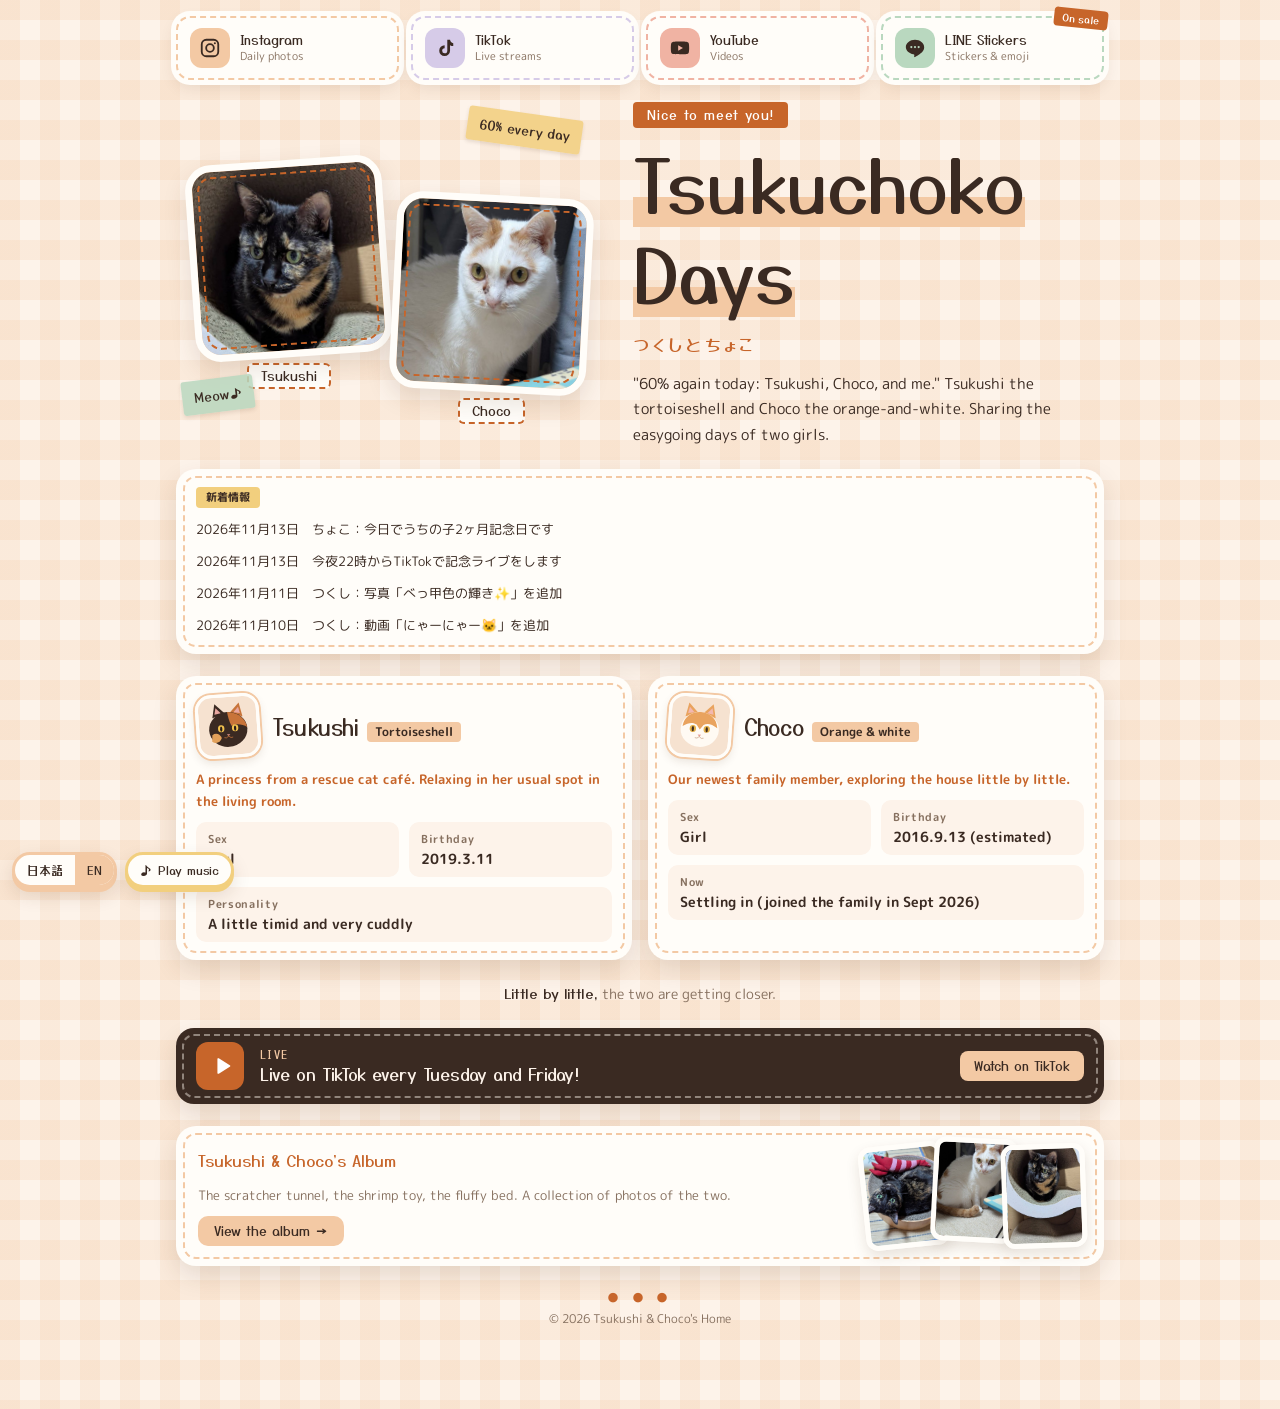
==== index.html @ 8d8d81ef "新着情報の追加行の末尾に付いた余分な「p>」を修正" ====
<!doctype html>
<html lang="ja">
<head>
<meta charset="utf-8">
<meta name="viewport" content="width=device-width, initial-scale=1, viewport-fit=cover">
<meta name="description" content="サビ猫のつくしと白茶猫のちょこ、女の子2匹ののんびりした毎日。Instagram・TikTok・YouTube・LINEスタンプ・写真アルバム。">
<title>つくしとちょこのおうち</title>
<link rel="preconnect" href="https://fonts.googleapis.com">
<link rel="preconnect" href="https://fonts.gstatic.com" crossorigin>
<link rel="stylesheet" href="https://fonts.googleapis.com/css2?family=Yusei+Magic&family=M+PLUS+Rounded+1c:wght@500;700&display=swap">
<link rel="stylesheet" href="style.css">
<style>.news-card{outline:2px dashed var(--accent);outline-offset:-9px;background:var(--card);box-shadow:0 10px 24px var(--shadow);padding:18px 20px}.news-card .kind-chip{border-radius:4px}.news-card p{margin:0}</style>  
</head>
<body>
<main class="wrap" data-page-title="title.index">
  <nav class="links" data-i18n-aria="nav.links" aria-label="つくしとちょこのリンク集">
    <a class="link l-ig" href="https://www.instagram.com/hirotk244056_cat/" target="_blank" rel="noopener">
      <span class="icon"><svg viewBox="0 0 24 24" fill="none" stroke="currentColor" stroke-width="2"><rect x="3" y="3" width="18" height="18" rx="5"/><circle cx="12" cy="12" r="4.2"/><circle cx="17.3" cy="6.7" r="1.1" fill="currentColor" stroke="none"/></svg></span>
      <span class="label"><b>Instagram</b><small data-i18n="link.ig">毎日の2匹</small></span>
    </a>
    <a class="link l-tt" href="https://www.tiktok.com/@rickmomomiketsuku" target="_blank" rel="noopener">
      <span class="icon"><svg viewBox="0 0 24 24" fill="currentColor"><path d="M14.5 3h3c.2 2 1.6 3.6 3.5 3.8v3.1c-1.3 0-2.5-.4-3.5-1v6.1A5.9 5.9 0 1 1 11.6 9v3.2a2.8 2.8 0 1 0 2.9 2.8V3z"/></svg></span>
      <span class="label"><b>TikTok</b><small data-i18n="link.tt">Live配信</small></span>
    </a>
    <a class="link l-yt" href="https://www.youtube.com/@MOMO-rmmt" target="_blank" rel="noopener">
      <span class="icon"><svg viewBox="0 0 24 24" fill="currentColor"><path d="M21.6 7.2a2.6 2.6 0 0 0-1.8-1.8C18.2 5 12 5 12 5s-6.2 0-7.8.4a2.6 2.6 0 0 0-1.8 1.8C2 8.8 2 12 2 12s0 3.2.4 4.8a2.6 2.6 0 0 0 1.8 1.8C5.8 19 12 19 12 19s6.2 0 7.8-.4a2.6 2.6 0 0 0 1.8-1.8c.4-1.6.4-4.8.4-4.8s0-3.2-.4-4.8zM10 15V9l5.2 3L10 15z"/></svg></span>
      <span class="label"><b>YouTube</b><small data-i18n="link.yt">じっくり動画</small></span>
    </a>
    <a class="link l-line" href="stamps.html">
      <span class="badge" data-i18n="badge.sale">販売中</span>
      <span class="icon"><svg viewBox="0 0 24 24" fill="currentColor"><path d="M12 3C6.5 3 2 6.6 2 11c0 3.9 3.5 7.2 8.3 7.9.3.1.8.2.9.5.1.3.1.7 0 1l-.1.9c0 .3-.2 1 .9.5s6.1-3.6 8.3-6.1C21.8 14.1 22 12.6 22 11c0-4.4-4.5-8-10-8z"/><g fill="var(--c)"><circle cx="8" cy="11" r="1.2"/><circle cx="12" cy="11" r="1.2"/><circle cx="16" cy="11" r="1.2"/></g></svg></span>
      <span class="label"><b data-i18n="link.line">LINEスタンプ</b><small data-i18n="link.line.sub">スタンプ・絵文字</small></span>
    </a>
  </nav>

  <section class="hero">
    <div class="duo">
      <div class="cat">
        <div class="frame">
          <img src="images/top-tsukushi.jpg" data-i18n-alt="hero.tsukushi.alt" alt="サビ猫のつくし">
        </div>
        <span class="tag" data-i18n="hero.tsukushi">つくし</span>
      </div>
      <div class="cat">
        <div class="frame">
          <img src="images/top-choco.jpg" data-i18n-alt="hero.choco.alt" alt="白茶猫のちょこ">
        </div>
        <span class="tag" data-i18n="hero.choco">ちょこ</span>
      </div>
      <span class="sticker s1" data-i18n="hero.s1">今日も6割</span>
      <span class="sticker s2" data-i18n="hero.s2">にゃん♪</span>
    </div>
    <div class="intro">
      <span class="hello" data-i18n="hero.hello">はじめまして！</span>
      <h1 data-i18n-html="hero.name">つくちょこ<wbr>日和</h1>
      <p class="en" data-i18n="hero.sub">TSUKUSHI &amp; CHOCO</p>
      <p class="lead" data-i18n="hero.lead">「今日も6割、つくしとちょこと私。」サビ猫のつくしと、白茶猫のちょこ。女の子2匹ののんびりした毎日をお届けします。</p>
    </div>
  </section>

    <section class="pcard news-card" style="border-radius:20px" aria-label="新着情報">
          <span class="kind-chip">新着情報</span>
      <p style="white-space:nowrap;overflow:hidden;text-overflow:ellipsis;font-size:13px">2026年11月13日　ちょこ：今日でうちの子2ヶ月記念日です</p>
      <p style="white-space:nowrap;overflow:hidden;text-overflow:ellipsis;font-size:13px">2026年11月13日　今夜22時からTikTokで記念ライブをします</p>
          <p style="white-space:nowrap;overflow:hidden;text-overflow:ellipsis;font-size:13px"><a href="album.html?no=8" style="color:inherit;text-decoration:none">2026年11月11日　つくし：写真「べっ甲色の輝き✨」を追加</a></p>
          <p style="white-space:nowrap;overflow:hidden;text-overflow:ellipsis;font-size:13px"><a href="album.html?no=7" style="color:inherit;text-decoration:none">2026年11月10日　つくし：動画「にゃーにゃー🐱」を追加</a></p>
          
    </section>
      
  <section class="profiles" aria-label="プロフィール">
    <article class="pcard">
      <div class="phead">
        <span class="face">
    <svg viewBox="0 0 200 200" aria-hidden="true" focusable="false">
      <rect width="200" height="200" fill="#f6e2d0"/>
      <path d="M48 70 L58 22 L92 56 Z" fill="#3b2a22"/>
      <path d="M152 70 L142 22 L108 56 Z" fill="#c8743a"/>
      <path d="M56 58 L61 36 L78 54 Z" fill="#e8a7a0"/>
      <path d="M144 58 L139 36 L122 54 Z" fill="#e8a7a0"/>
      <ellipse cx="100" cy="112" rx="66" ry="60" fill="#3b2a22"/>
      <path d="M100 52 C130 54 160 72 166 108 C150 96 128 92 112 100 C104 84 102 68 100 52 Z" fill="#c8743a"/>
      <path d="M44 128 C56 120 70 124 76 140 C70 156 54 160 42 150 Z" fill="#e3a15a"/>
      <ellipse cx="76" cy="108" rx="11" ry="12" fill="#f2c14e"/>
      <ellipse cx="124" cy="108" rx="11" ry="12" fill="#f2c14e"/>
      <ellipse cx="76" cy="109" rx="4" ry="9" fill="#2a1d17"/>
      <ellipse cx="124" cy="109" rx="4" ry="9" fill="#2a1d17"/>
      <path d="M94 128 L106 128 L100 135 Z" fill="#c9877e"/>
      <path d="M100 135 Q92 144 86 140 M100 135 Q108 144 114 140" stroke="#c8743a" stroke-width="2.5" fill="none" stroke-linecap="round"/>
    </svg>
        </span>
        <h3><span data-i18n="hero.tsukushi">つくし</span><small data-i18n="profile.tsukushi.kind">サビ猫</small></h3>
      </div>
      <p class="say" data-i18n="profile.tsukushi.say">保護猫カフェ出身のお姫さま。リビングの定位置でまったり。</p>
      <dl class="facts">
        <div><dt data-i18n="profile.sex">性別</dt><dd data-i18n="profile.sex.v">女の子</dd></div>
        <div><dt data-i18n="profile.bday">誕生日</dt><dd>2019.3.11</dd></div>
        <div><dt data-i18n="profile.char">性格</dt><dd data-i18n="profile.tsukushi.char">ちょっとビビりで甘えん坊</dd></div>
      </dl>
    </article>
    <article class="pcard">
      <div class="phead">
        <span class="face">
    <svg viewBox="0 0 200 200" aria-hidden="true" focusable="false">
      <rect width="200" height="200" fill="#f6e2d0"/>
      <path d="M48 70 L58 22 L92 56 Z" fill="#e9a35e"/>
      <path d="M152 70 L142 22 L108 56 Z" fill="#e9a35e"/>
      <path d="M56 58 L61 36 L78 54 Z" fill="#f2b8b0"/>
      <path d="M144 58 L139 36 L122 54 Z" fill="#f2b8b0"/>
      <ellipse cx="100" cy="112" rx="66" ry="60" fill="#fffaf3"/>
      <path d="M40 104 C44 70 70 52 100 52 C130 52 156 70 160 104 C140 90 124 88 112 96 L100 112 L88 96 C76 88 60 90 40 104 Z" fill="#e9a35e"/>
      <ellipse cx="76" cy="110" rx="11" ry="12" fill="#e2b04a"/>
      <ellipse cx="124" cy="110" rx="11" ry="12" fill="#e2b04a"/>
      <ellipse cx="76" cy="111" rx="4" ry="9" fill="#3b2a22"/>
      <ellipse cx="124" cy="111" rx="4" ry="9" fill="#3b2a22"/>
      <path d="M94 130 L106 130 L100 137 Z" fill="#e89a92"/>
      <path d="M100 137 Q92 146 86 142 M100 137 Q108 146 114 142" stroke="#c9a68a" stroke-width="2.5" fill="none" stroke-linecap="round"/>
    </svg>
        </span>
        <h3><span data-i18n="hero.choco">ちょこ</span><small data-i18n="profile.choco.kind">白茶猫</small></h3>
      </div>
      <p class="say" data-i18n="profile.choco.say">新しい家族。ケージを出て、おうちを少しずつ探検中。</p>
      <dl class="facts">
        <div><dt data-i18n="profile.sex">性別</dt><dd data-i18n="profile.sex.v">女の子</dd></div>
        <div><dt data-i18n="profile.bday">誕生日</dt><dd data-i18n="profile.bday.choco">2016.9.13（推定）</dd></div>
        <div><dt data-i18n="profile.choco.status">いま</dt><dd data-i18n="profile.choco.status.v">おうち慣れ中（2026年9月に家族になりました）</dd></div>
      </dl>
    </article>
  </section>
  <p class="story" data-i18n-html="story"><b>2匹は少しずつ、少しずつ、</b>距離を縮めています。</p>

  <a class="cm" href="https://www.tiktok.com/@rickmomomiketsuku" target="_blank" rel="noopener">
    <span class="play"><svg viewBox="0 0 24 24" fill="currentColor"><path d="M7 4.5v15a1 1 0 0 0 1.5.9l12-7.5a1 1 0 0 0 0-1.8l-12-7.5A1 1 0 0 0 7 4.5z"/></svg></span>
    <span class="txt"><span class="tag" data-i18n="live.tag">LIVE</span><b data-i18n="live.title">毎週火曜と金曜にTikTokでライブ配信中！</b></span>
    <span class="go" data-i18n="live.go">TikTokで見る</span>
  </a>

  <a class="album-card" href="album.html">
    <div>
      <h2 class="section-title" data-i18n="albumcard.title">つくしとちょこのアルバム</h2>
      <p data-i18n="albumcard.text">2匹の写真と動画を集めていきます。</p>
      <span class="go" data-i18n="albumcard.go">アルバムを見る →</span>
    </div>
    <div class="thumbs" aria-hidden="true">
      <img src="images/tsukushi-shrimp.jpg" alt="">
      <img src="images/choco-sit.jpg" alt="">
      <img src="images/tsukushi-tunnel.jpg" alt="">
    </div>
  </a>

  <footer>
    <div class="paws" aria-hidden="true">● ● ●</div>
    <span data-i18n="footer">© 2026 つくしとちょこのおうち</span>
  </footer>
</main>
<script src="site.js"></script>
<script src="birthday.js"></script>
</body>
</html>
---- style.css ----
/* つくしとちょこのおうち 共通スタイル（リリーのおうちと同じテイスト）
   Layout: 上部にリンク集 → 2匹の丸窓 → 2匹のプロフィール → ライブ配信 → アルバム入口。アルバムは別ページ */
:root {
  --bg: #fdf3ea;          /* ひだまりのアプリコット */
  --dot: #f6e2d0;         /* ギンガムの線・薄い面 */
  --card: #fffdf9;
  --ink: #3a2a22;         /* サビ猫の黒茶 */
  --muted: #86705f;
  --accent: #f3c9a4;      /* サビ猫のオレンジ（淡） */
  --accent-deep: #c7652a; /* サビ猫のオレンジ（濃）・文字用 */
  --honey: #f2cf7e;
  --mint: #b9d8bf;        /* セージ */
  --lilac: #d6cbe8;
  --red: #f0b3a3;         /* YouTube */
  --on-color: #3a2a22;    /* 色面の上の文字・アイコン（両テーマ共通） */
  --shadow: rgba(80, 45, 20, .13);
  --font-pop: "Yusei Magic", "Hiragino Maru Gothic ProN", "Yu Gothic", sans-serif;
  --font-body: "M PLUS Rounded 1c", "Hiragino Maru Gothic ProN", "Yu Gothic", sans-serif;
}
@media (prefers-color-scheme: dark) {
  :root:not([data-theme="light"]) {
    --bg: #241a15; --dot: #2f221b; --card: #33261f; --ink: #fbefe4; --muted: #ccb6a4;
    --accent: #e9b084; --accent-deep: #f2a46a; --honey: #f2cf7e; --mint: #b9d8bf; --lilac: #d6cbe8; --red: #f0b3a3;
    --shadow: rgba(0, 0, 0, .38);
    color-scheme: dark;
  }
}
:root[data-theme="dark"] {
  --bg: #241a15; --dot: #2f221b; --card: #33261f; --ink: #fbefe4; --muted: #ccb6a4;
  --accent: #e9b084; --accent-deep: #f2a46a; --honey: #f2cf7e; --mint: #b9d8bf; --lilac: #d6cbe8; --red: #f0b3a3;
  --shadow: rgba(0, 0, 0, .38);
  color-scheme: dark;
}

* { box-sizing: border-box; }
body {
  margin: 0;
  background-color: var(--bg);
  background-image: radial-gradient(var(--dot) 18%, transparent 19%), radial-gradient(var(--dot) 18%, transparent 19%);
  background-size: 44px 44px;
  background-position: 0 0, 22px 22px;
  color: var(--ink);
  font-family: var(--font-body);
  font-size: 15px;
  line-height: 1.7;
}
img { max-width: 100%; }
.wrap {
  max-width: 960px;
  margin: 0 auto;
  padding-inline: 16px;
  padding-block: 16px 28px;
  display: grid;
  gap: 22px;
}

/* ---------- Links (top) ---------- */
.links {
  display: grid;
  grid-template-columns: repeat(4, minmax(0, 1fr));
  gap: 12px;
}
.link {
  --c: var(--accent);
  position: relative;
  display: flex;
  align-items: center;
  gap: 10px;
  padding: 10px 12px;
  background: var(--card);
  border-radius: 20px;
  border: 3px solid var(--c);
  box-shadow: 0 5px 0 var(--c);
  color: var(--ink);
  text-decoration: none;
  transition: transform .18s ease, box-shadow .18s ease;
  min-width: 0;
}
.link:hover { transform: translateY(-3px) rotate(-1.5deg); box-shadow: 0 8px 0 var(--c); }
.link:active { transform: translateY(3px); box-shadow: 0 2px 0 var(--c); }
.link:focus-visible { outline: 3px dashed var(--ink); outline-offset: 4px; }
.link .icon {
  flex: none;
  width: 40px; height: 40px;
  border-radius: 50%;
  display: grid; place-items: center;
  background: var(--c);
  color: var(--on-color);
}
.link .icon svg { width: 22px; height: 22px; }
.link .label { display: grid; min-width: 0; line-height: 1.3; }
.link b { font-family: var(--font-pop); font-weight: 400; font-size: 13px; overflow-wrap: anywhere; }
.link small { font-size: 11px; color: var(--muted); }
.link .badge {
  position: absolute; top: -9px; right: -6px;
  font-family: var(--font-pop); font-size: 10px;
  background: var(--ink); color: var(--bg);
  border-radius: 999px; padding: 1px 8px;
  transform: rotate(10deg);
}
.l-ig { --c: var(--accent); }
.l-tt { --c: var(--lilac); }
.l-yt { --c: var(--red); }
.l-line { --c: var(--mint); }

/* ---------- Hero ---------- */
.hero {
  display: grid;
  grid-template-columns: minmax(0, 1fr) minmax(0, 1.1fr);
  align-items: center;
  gap: 28px;
}
.photo { position: relative; width: min(100%, 380px); justify-self: center; }
.photo .frame {
  aspect-ratio: 1 / 1;
  max-width: 100%;
  border-radius: 58% 42% 47% 53% / 52% 46% 54% 48%;
  overflow: hidden;
  border: 7px solid var(--card);
  box-shadow: 0 0 0 4px var(--accent), 0 14px 30px var(--shadow);
  animation: blob 9s ease-in-out infinite;
}
.photo .frame img { width: 100%; height: 100%; object-fit: cover; object-position: 38% 40%; display: block; }
@keyframes blob { 50% { border-radius: 45% 55% 52% 48% / 46% 54% 46% 54%; } }
.sticker {
  position: absolute;
  font-family: var(--font-pop);
  font-size: 13px;
  padding: 6px 12px;
  border-radius: 999px;
  background: var(--honey);
  color: var(--on-color);
  box-shadow: 0 4px 0 rgba(80, 45, 20, .15);
  white-space: nowrap;
}
.sticker.s1 { top: 6%; right: -4%; transform: rotate(8deg); }
.sticker.s2 { bottom: 8%; left: -4%; transform: rotate(-7deg); background: var(--mint); }

.intro { min-width: 0; }
.hello {
  display: inline-block;
  font-family: var(--font-pop);
  font-size: 13px;
  letter-spacing: .08em;
  color: var(--accent-deep);
  background: var(--card);
  border: 2px dashed var(--accent);
  border-radius: 999px;
  padding: 2px 14px;
}
h1 {
  margin: 8px 0 4px;
  font-family: var(--font-pop);
  font-weight: 400;
  font-size: clamp(48px, 9vw, 84px);
  line-height: 1.05;
  letter-spacing: .02em;
  text-wrap: balance;
  text-shadow: 3px 3px 0 var(--dot), 6px 6px 0 var(--accent);
}
.en { font-family: var(--font-pop); font-size: 18px; color: var(--muted); letter-spacing: .25em; margin: 0; }
.lead { margin: 12px 0 0; max-width: 34em; }

/* ---------- Profile ---------- */
.profile {
  display: grid;
  grid-template-columns: minmax(0, 0.9fr) minmax(0, 2fr);
  gap: 20px;
  align-items: center;
  background: var(--card);
  border-radius: 32px;
  padding: 22px;
  box-shadow: 0 10px 24px var(--shadow);
}
.bubble {
  position: relative;
  margin: 0;
  background: var(--accent);
  color: var(--on-color);
  font-family: var(--font-pop);
  font-size: 16px;
  line-height: 1.6;
  padding: 16px 18px;
  border-radius: 24px;
  text-wrap: balance;
}
.bubble::after {
  content: "";
  position: absolute;
  bottom: -14px; left: 28px;
  border: 8px solid transparent;
  border-top: 10px solid var(--accent);
  border-right: 10px solid var(--accent);
}
.bubble small { display: block; font-family: var(--font-body); font-weight: 700; font-size: 12px; margin-top: 6px; }
.section-title { font-family: var(--font-pop); font-weight: 400; font-size: 16px; margin: 0 0 10px; color: var(--accent-deep); }
.facts { display: grid; grid-template-columns: repeat(5, minmax(0, 1fr)); gap: 10px; margin: 0; }
.facts div { background: var(--bg); border-radius: 16px; padding: 8px 12px; min-width: 0; }
.facts dt { font-size: 11px; color: var(--muted); font-weight: 700; letter-spacing: .06em; }
.facts dd { margin: 0; font-weight: 700; font-size: 14px; line-height: 1.45; font-variant-numeric: tabular-nums; }

/* ---------- CM banner ---------- */
.cm {
  display: flex;
  align-items: center;
  gap: 16px;
  padding: 14px 20px;
  background: var(--card);
  border: 3px solid var(--ink);
  border-radius: 999px;
  box-shadow: 0 6px 0 var(--ink);
  color: var(--ink);
  text-decoration: none;
  transition: transform .18s ease, box-shadow .18s ease;
}
.cm:hover { transform: translateY(-3px); box-shadow: 0 9px 0 var(--ink); }
.cm:active { transform: translateY(3px); box-shadow: 0 2px 0 var(--ink); }
.cm:focus-visible { outline: 3px dashed var(--accent-deep); outline-offset: 4px; }
.cm .play { flex: none; width: 48px; height: 48px; border-radius: 50%; display: grid; place-items: center; background: var(--accent); color: var(--on-color); }
.cm .play svg { width: 22px; height: 22px; margin-left: 3px; }
.cm .txt { min-width: 0; flex: 1; display: grid; line-height: 1.4; }
.cm .tag { font-family: var(--font-pop); font-size: 11px; color: var(--accent-deep); letter-spacing: .12em; }
.cm b { font-family: var(--font-pop); font-weight: 400; font-size: 17px; }
.cm .go { flex: none; font-family: var(--font-pop); font-size: 13px; background: var(--honey); color: var(--on-color); border-radius: 999px; padding: 4px 14px; }

/* ---------- Album teaser (top) ---------- */
.album-card {
  display: grid;
  grid-template-columns: minmax(0, 1fr) auto;
  align-items: center;
  gap: 20px;
  padding: 18px 22px;
  background: var(--card);
  border-radius: 32px;
  box-shadow: 0 10px 24px var(--shadow);
  color: var(--ink);
  text-decoration: none;
  transition: transform .2s ease;
}
.album-card:hover { transform: translateY(-3px); }
.album-card:focus-visible { outline: 3px dashed var(--accent-deep); outline-offset: 4px; }
.album-card p { margin: 0; color: var(--muted); font-size: 13px; }
.album-card .go { display: inline-block; margin-top: 10px; font-family: var(--font-pop); font-size: 13px; background: var(--accent); color: var(--on-color); border-radius: 999px; padding: 4px 16px; }
.thumbs { display: flex; padding-right: 10px; }
.thumbs img {
  width: 84px; height: 104px; object-fit: cover;
  border: 5px solid var(--card); border-radius: 6px;
  box-shadow: 0 6px 14px var(--shadow);
  margin-right: -14px;
}
.thumbs img:nth-child(1) { transform: rotate(-6deg); }
.thumbs img:nth-child(2) { transform: rotate(3deg) translateY(-6px); }
.thumbs img:nth-child(3) { transform: rotate(-2deg); }

/* ---------- Album page ---------- */
.album-head { display: flex; flex-wrap: wrap; align-items: center; justify-content: space-between; gap: 12px; }
.back {
  display: inline-flex; align-items: center; gap: 6px;
  font-family: var(--font-pop); font-size: 13px;
  color: var(--ink); text-decoration: none;
  background: var(--card); border: 3px solid var(--accent); box-shadow: 0 4px 0 var(--accent);
  border-radius: 999px; padding: 4px 14px;
}
.back:focus-visible { outline: 3px dashed var(--ink); outline-offset: 3px; }
.album-title { margin: 0; font-family: var(--font-pop); font-weight: 400; font-size: clamp(26px, 5vw, 38px); text-shadow: 3px 3px 0 var(--accent); }

/* 見開きアルバム */
.book {
  position: relative;
  display: grid;
  grid-template-columns: minmax(0, 1fr) minmax(0, 1fr);
  background: var(--accent);
  border-radius: 20px;
  padding: 12px;
  box-shadow: 0 14px 30px var(--shadow), inset 0 0 0 2px var(--card);
}
.book::before {
  content: "";
  position: absolute; top: 12px; bottom: 12px; left: 50%;
  width: 34px; transform: translateX(-50%);
  background: linear-gradient(90deg, transparent, var(--shadow) 45%, var(--shadow) 55%, transparent);
  pointer-events: none; z-index: 1;
}
.page {
  min-width: 0;
  background-color: var(--card);
  padding: 22px;
  min-height: 380px;
  display: grid;
}
.page.left { border-radius: 10px 4px 4px 10px; place-items: center; }
.page.right {
  border-radius: 4px 10px 10px 4px;
  background-image: repeating-linear-gradient(transparent 0 31px, var(--dot) 31px 33px);
  align-content: center; gap: 12px; padding-inline: 32px;
}
.snap {
  position: relative;
  max-width: 100%;
  background: var(--card);
  padding: 8px 8px 8px;
  border-radius: 4px;
  box-shadow: 0 8px 20px var(--shadow);
  transform: rotate(-2deg);
}
.snap::before, .snap::after {
  content: "";
  position: absolute; width: 70px; height: 22px;
  background: var(--accent); opacity: .85;
  box-shadow: 0 1px 2px var(--shadow);
}
.snap::before { top: -10px; left: -18px; transform: rotate(-35deg); }
.snap::after { bottom: -10px; right: -18px; transform: rotate(-35deg); }
.snap img, .snap video { display: block; max-width: 100%; max-height: 380px; width: auto; height: auto; border-radius: 2px; }
.page-no { font-family: var(--font-pop); font-size: 12px; letter-spacing: .15em; color: var(--accent-deep); font-variant-numeric: tabular-nums; }
.book-cap { margin: 0; font-family: var(--font-pop); font-weight: 400; font-size: clamp(22px, 3.4vw, 32px); line-height: 1.35; text-wrap: balance; }
.book-note { margin: 0; color: var(--muted); line-height: 33px; }
.kind-chip { justify-self: start; font-size: 11px; font-weight: 700; border-radius: 999px; padding: 1px 10px; background: var(--honey); color: var(--on-color); }
.book-nav { display: flex; gap: 8px; margin-top: 6px; }
.book-nav button {
  font: inherit; font-family: var(--font-pop); font-size: 13px;
  background: var(--card); color: var(--ink);
  border: 3px solid var(--accent); box-shadow: 0 4px 0 var(--accent);
  border-radius: 999px; padding: 3px 16px; cursor: pointer;
}
.book-nav button:active { transform: translateY(3px); box-shadow: 0 1px 0 var(--accent); }
.book-nav button:focus-visible { outline: 3px dashed var(--ink); outline-offset: 2px; }

/* 一覧 */
.shelf { display: grid; gap: 10px; }
.shelf-head { display: flex; flex-wrap: wrap; align-items: center; justify-content: space-between; gap: 10px; }
.shelf-head h2 { margin: 0; font-family: var(--font-pop); font-weight: 400; font-size: 16px; }
.tabs { display: flex; flex-wrap: wrap; gap: 8px; }
.tabs button {
  font: inherit; font-family: var(--font-pop); font-size: 12px;
  color: var(--ink); background: var(--card);
  border: 2px solid var(--accent); border-radius: 999px;
  padding: 2px 12px; cursor: pointer;
}
.tabs button[aria-pressed="true"] { background: var(--accent); color: var(--on-color); }
.tabs button:focus-visible { outline: 3px dashed var(--ink); outline-offset: 2px; }
.tabs .count { font-family: var(--font-body); font-weight: 700; font-size: 11px; margin-left: 4px; opacity: .75; }
.strip {
  display: grid;
  grid-template-columns: repeat(auto-fill, minmax(68px, 1fr));
  gap: 8px;
  background: var(--card);
  border-radius: 18px;
  padding: 12px;
  box-shadow: 0 8px 18px var(--shadow);
}
.strip button {
  position: relative;
  padding: 0; border: 3px solid transparent; border-radius: 12px;
  background: var(--bg); cursor: pointer; overflow: hidden;
  aspect-ratio: 1 / 1;
}
.strip button img, .strip button video { width: 100%; height: 100%; object-fit: cover; display: block; }
.strip button[aria-current="true"] { border-color: var(--accent-deep); }
.strip button:not([aria-current="true"]) img { opacity: .8; }
.strip button:hover img { opacity: 1; }
.strip button:focus-visible { outline: 3px dashed var(--ink); outline-offset: 2px; }
.strip .vmark { position: absolute; right: 3px; bottom: 3px; font-size: 10px; background: var(--accent); color: var(--on-color); border-radius: 999px; padding: 0 6px; }
.empty { text-align: center; color: var(--muted); padding: 20px 0; margin: 0; grid-column: 1 / -1; }

/* ---------- Stamps page ---------- */
.lead-small { margin: 0; color: var(--muted); font-size: 13px; }
.cat { display: grid; gap: 12px; }
.cat-head { display: flex; align-items: center; gap: 10px; margin: 0; font-family: var(--font-pop); font-weight: 400; font-size: 18px; }
.cat-head .num { font-family: var(--font-body); font-weight: 700; font-size: 12px; color: var(--muted); }
.cat-head::after { content: ""; flex: 1; border-top: 3px dotted var(--accent); }
.packs { display: grid; grid-template-columns: repeat(auto-fill, minmax(min(100%, 300px), 1fr)); gap: 14px; }
.pack {
  display: grid;
  grid-template-rows: auto 1fr auto;
  gap: 10px;
  background: var(--card);
  border-radius: 26px;
  padding: 16px;
  box-shadow: 0 10px 24px var(--shadow);
  min-width: 0;
}
.pack .preview {
  display: grid; grid-template-columns: repeat(8, minmax(0, 1fr)); gap: 4px;
  background: var(--bg); border-radius: 14px; padding: 8px;
}
.pack .preview img { width: 100%; aspect-ratio: 1 / 1; object-fit: contain; display: block; }
.pack .preview .ph {
  grid-column: 1 / -1; aspect-ratio: 4 / 1;
  display: grid; place-items: center;
  font-family: var(--font-pop); font-size: 12px; color: var(--muted);
}
.pack h3 { margin: 0; font-family: var(--font-pop); font-weight: 400; font-size: 16px; line-height: 1.4; }
.pack .meta { display: flex; flex-wrap: wrap; gap: 6px; margin-top: 4px; }
.pack .chip { font-size: 11px; font-weight: 700; border-radius: 999px; padding: 1px 10px; background: var(--bg); color: var(--muted); }
.pack .chip.kind { background: var(--mint); color: var(--on-color); }
.pack.k-emoji .chip.kind { background: var(--honey); }
.pack p { margin: 6px 0 0; font-size: 13px; color: var(--muted); }
.pack .buy {
  justify-self: start;
  font-family: var(--font-pop); font-size: 13px;
  background: var(--mint); color: var(--on-color);
  border-radius: 999px; padding: 5px 16px;
  text-decoration: none;
  box-shadow: 0 4px 0 rgba(80, 45, 20, .15);
}
.pack.k-emoji .buy { background: var(--honey); }
.pack .buy:focus-visible { outline: 3px dashed var(--ink); outline-offset: 3px; }

footer { text-align: center; font-size: 12px; color: var(--muted); }
footer .paws { color: var(--accent-deep); letter-spacing: .4em; }

/* ---------- Responsive ---------- */
/* ---------- 2匹の丸窓（トップ） ---------- */
.duo { position: relative; display: grid; grid-template-columns: 1fr 1fr; gap: 6px; align-items: center; justify-self: center; width: min(100%, 400px); }
.duo .cat { display: grid; justify-items: center; gap: 6px; }
.duo .cat:nth-child(2) { margin-top: 70px; }
.duo .frame {
  width: 100%; aspect-ratio: 1 / 1; max-width: 100%;
  border-radius: 58% 42% 47% 53% / 52% 46% 54% 48%;
  overflow: hidden;
  border: 6px solid var(--card);
  box-shadow: 0 0 0 4px var(--accent), 0 12px 26px var(--shadow);
  background: var(--accent);
  animation: blob 9s ease-in-out infinite;
}
.duo .cat:nth-child(2) .frame { animation-delay: -4s; }
.duo .frame img, .duo .frame svg { width: 100%; height: 100%; object-fit: cover; display: block; }
.duo .tag { font-family: var(--font-pop); font-size: 13px; background: var(--card); border: 2px solid var(--accent); border-radius: 999px; padding: 0 12px; }
.duo .sticker.s1 { top: -4%; right: 2%; }
.duo .sticker.s2 { bottom: 4%; left: -2%; }

/* ---------- 2匹のプロフィール ---------- */
.profiles { display: grid; grid-template-columns: repeat(2, minmax(0, 1fr)); gap: 16px; }
.pcard {
  background: var(--card);
  border-radius: 28px;
  padding: 18px 20px;
  box-shadow: 0 10px 24px var(--shadow);
  display: grid; gap: 10px; align-content: start;
  min-width: 0;
}
.pcard h3 { margin: 0; display: flex; align-items: baseline; gap: 8px; font-family: var(--font-pop); font-weight: 400; font-size: 22px; }
.pcard h3 small { font-family: var(--font-body); font-weight: 700; font-size: 12px; color: var(--muted); }
.pcard .facts { grid-template-columns: repeat(2, minmax(0, 1fr)); }
.pcard .facts div:last-child { grid-column: 1 / -1; }
.pcard .say { margin: 0; font-size: 13px; color: var(--accent-deep); font-weight: 700; }
.story { margin: 0; text-align: center; font-size: 14px; color: var(--muted); }
.story b { font-family: var(--font-pop); font-weight: 400; color: var(--ink); }
.album-card .thumbs .ph { width: 84px; height: 104px; border: 5px solid var(--card); border-radius: 6px; background: var(--accent); box-shadow: 0 6px 14px var(--shadow); margin-right: -14px; display: grid; place-items: center; font-size: 26px; }
.album-card .thumbs .ph:nth-child(1) { transform: rotate(-6deg); }
.album-card .thumbs .ph:nth-child(2) { transform: rotate(3deg) translateY(-6px); }
.album-card .thumbs .ph:nth-child(3) { transform: rotate(-2deg); }
.book-empty { margin: 0; text-align: center; color: var(--muted); font-family: var(--font-pop); font-size: 15px; line-height: 1.8; }

/* =====================================================================
   テイスト：ひだまりのパッチワーク
   リリーのおうちと同じ骨組みのまま、見た目だけを変えるための上書き。
   ・背景は水玉ではなくギンガムチェック
   ・カードやボタンは「ぬい目（点線）」のあるワッペン風
   ・写真は丸ではなく、少し傾けた角丸の四角
   ・見出しは手書き風の書体＋マーカー線
   ===================================================================== */
body {
  background-image:
    linear-gradient(90deg, color-mix(in srgb, var(--accent) 22%, transparent) 50%, transparent 50%),
    linear-gradient(color-mix(in srgb, var(--accent) 22%, transparent) 50%, transparent 50%);
  background-size: 40px 40px;
  background-position: 0 0;
}

/* リンク集：ぬい目つきのワッペン */
.link {
  border: 2px dashed var(--c);
  border-radius: 14px;
  box-shadow: 0 0 0 5px var(--card), 0 6px 16px var(--shadow);
}
.link:hover { transform: translateY(-3px); box-shadow: 0 0 0 5px var(--card), 0 10px 20px var(--shadow); }
.link:active { transform: translateY(1px); box-shadow: 0 0 0 5px var(--card), 0 3px 8px var(--shadow); }
.link .icon { border-radius: 12px; }
.link .badge { border-radius: 4px; transform: rotate(6deg); background: var(--accent-deep); color: #fff; }

/* 2匹の写真：傾けた角丸の四角＋ぬい目 */
.duo .frame {
  border-radius: 26px;
  animation: none;
  border: 7px solid var(--card);
  box-shadow: 0 10px 24px var(--shadow);
  outline: 2px dashed var(--accent-deep);
  outline-offset: -14px;
}
.duo .cat:nth-child(1) .frame { transform: rotate(-4deg); }
.duo .cat:nth-child(2) .frame { transform: rotate(3deg); }
.duo .tag { border-radius: 6px; border-style: dashed; border-color: var(--accent-deep); }

/* ステッカーはマスキングテープ風 */
.sticker {
  border-radius: 3px;
  background: color-mix(in srgb, var(--honey) 85%, transparent);
  box-shadow: 0 2px 4px var(--shadow);
  font-family: var(--font-pop);
}
.sticker.s2 { background: color-mix(in srgb, var(--mint) 85%, transparent); }

/* 見出し：手書き風＋マーカー */
.hello {
  display: block;
  width: fit-content;
  margin-bottom: 10px;
  border: none;
  border-radius: 4px;
  background: var(--accent-deep);
  color: #fff;
}
h1 {
  text-shadow: none;
  display: inline;
  background: linear-gradient(transparent 64%, var(--accent) 64%, var(--accent) 92%, transparent 92%);
  -webkit-box-decoration-break: clone;
  box-decoration-break: clone;
  line-height: 1.25;
  word-break: keep-all;
  font-size: clamp(42px, 7.5vw, 72px);
}
.intro h1 + .en { margin-top: 10px; }
.en { letter-spacing: .18em; color: var(--accent-deep); }

/* プロフィール・アルバム入口・スタンプ：ワッペン風のカード */
.pcard, .album-card, .pack, .strip {
  border-radius: 20px;
  outline: 2px dashed var(--accent);
  outline-offset: -9px;
}
.pcard h3 { font-family: var(--font-pop); }
.pcard h3 small { background: var(--accent); color: var(--on-color); border-radius: 4px; padding: 0 8px; }
.facts div { border-radius: 10px; }
.section-title, .cat-head { color: var(--accent-deep); }
.cat-head::after { border-top-style: dashed; border-top-color: var(--accent); }

/* ライブ配信：黒茶の帯 */
.cm {
  background: var(--ink);
  color: var(--bg);
  border: none;
  border-radius: 18px;
  box-shadow: 0 10px 22px var(--shadow);
  outline: 2px dashed color-mix(in srgb, var(--bg) 45%, transparent);
  outline-offset: -8px;
}
.cm:hover { box-shadow: 0 14px 26px var(--shadow); }
.cm:active { box-shadow: 0 4px 10px var(--shadow); }
.cm .play { background: var(--accent-deep); color: #fff; border-radius: 12px; }
.cm .tag { color: var(--accent); }
.cm .go { background: var(--accent); border-radius: 8px; }

/* ボタン類：角丸の四角に */
.album-card .go, .pack .buy, .back, .book-nav button, .tabs button { border-radius: 10px; }
.back, .book-nav button { border-width: 2px; border-style: dashed; box-shadow: 0 4px 10px var(--shadow); }
.book-nav button:active { box-shadow: 0 1px 4px var(--shadow); }
.album-card .thumbs img, .album-card .thumbs .ph { border-radius: 12px; }
.album-title { text-shadow: none; background: linear-gradient(transparent 64%, var(--accent) 64%, var(--accent) 92%, transparent 92%); }
.strip button { border-radius: 10px; }

/* 見開きアルバム：表紙をオレンジに */
.book { background: var(--accent-deep); box-shadow: 0 14px 30px var(--shadow); }

/* 左下のツール */
.tools .seg, .tools .bgm { border-radius: 12px; border-style: dashed; border-width: 2px; box-shadow: 0 0 0 4px var(--card), 0 8px 18px var(--shadow); }
.tools .seg { border-color: var(--accent-deep); }
.tools .seg button[aria-pressed="true"] { background: var(--accent-deep); color: #fff; }
.tools .bgm { border-color: var(--accent-deep); }
.tools .bgm[aria-pressed="true"] { background: var(--accent); }

footer .paws { color: var(--accent-deep); }

/* 猫紹介カードの見出し（イラストのアイコンつき） */
.phead { display: flex; align-items: center; gap: 12px; }
.phead .face {
  flex: none; width: 64px; height: 64px;
  border-radius: 16px; overflow: hidden;
  border: 3px solid var(--card);
  box-shadow: 0 0 0 2px var(--accent), 0 4px 10px var(--shadow);
  transform: rotate(-4deg);
}
.pcard:nth-child(2) .phead .face { transform: rotate(4deg); }
.phead .face svg { width: 100%; height: 100%; display: block; }

/* =====================================================================
   アルバム：ひだまりの物干し
   リリーのおうちの「見開きアルバム」とは別の見せ方。
   ・上：濃い茶色のフェルトボードに、えらんだ写真をクリップでつるし、横にメモを貼る
   ・下：物干しロープにつるした小さなポラロイドの一覧（横にスクロール）
   ===================================================================== */
.board {
  position: relative;
  display: grid;
  grid-template-columns: minmax(0, 1.15fr) minmax(0, 1fr);
  gap: 32px;
  align-items: center;
  background: #3a2a22;
  border-radius: 24px;
  padding: 56px 36px 36px;
  box-shadow: 0 14px 30px var(--shadow);
  outline: 2px dashed rgba(253, 243, 234, .35);
  outline-offset: -10px;
}
.board::before {
  content: "";
  position: absolute; top: 30px; left: 28px; right: 28px;
  border-top: 3px dotted #f3c9a4;
}
/* ボタン｜写真｜ボタン の3列。ボタンは写真に重ならない */
.stage { display: grid; grid-template-columns: auto minmax(0, max-content) auto; justify-content: center; align-items: center; gap: 26px; width: 100%; }
.hang { position: relative; grid-column: 2; grid-row: 1; min-width: 0; transform-origin: top center; animation: sway 7s ease-in-out infinite; }
.nav-btn {
  position: relative; z-index: 3; grid-row: 1;
  width: 46px; height: 46px;
  display: grid; place-items: center;
  border: none; border-radius: 50%;
  background: rgba(255, 253, 249, .94); color: #3a2a22;
  font-family: var(--font-body); font-size: 28px; line-height: 1; font-weight: 700;
  box-shadow: 0 4px 12px rgba(0, 0, 0, .35);
  cursor: pointer;
}
.nav-btn:hover { background: #f3c9a4; }
.nav-btn:active { transform: scale(.94); }
.nav-btn:focus-visible { outline: 3px dashed #f3c9a4; outline-offset: 3px; }
.nav-prev { grid-column: 1; }
.nav-next { grid-column: 3; }
@keyframes sway { 0%, 100% { transform: rotate(-1.2deg); } 50% { transform: rotate(1deg); } }
.clip {
  position: absolute; top: -34px; left: 50%; z-index: 2;
  width: 16px; height: 44px; transform: translateX(-50%);
  background: #f2cf7e; border-radius: 4px;
  box-shadow: 0 3px 6px rgba(0, 0, 0, .35), inset 0 -10px 0 rgba(0, 0, 0, .08);
}
.board .snap {
  margin: 0;
  background: #fffdf9;
  padding: 10px;
  border-radius: 3px;
  box-shadow: 0 16px 30px rgba(0, 0, 0, .4);
}
.board .snap::before, .board .snap::after { content: none; }
.board .snap img, .board .snap video { display: block; max-width: 100%; max-height: 430px; width: auto; height: auto; border-radius: 2px; }
.board .book-empty { color: #3a2a22; padding: 60px 30px; }

.memo {
  position: relative;
  display: grid; gap: 10px; align-content: start;
  background-color: var(--card);
  background-image: repeating-linear-gradient(transparent 0 31px, var(--dot) 31px 33px);
  border-radius: 6px;
  padding: 30px 26px 24px;
  transform: rotate(1.5deg);
  box-shadow: 0 10px 22px rgba(0, 0, 0, .3);
}
.memo::before {
  content: "";
  position: absolute; top: -12px; left: 50%;
  width: 96px; height: 24px;
  transform: translateX(-50%) rotate(-3deg);
  background: color-mix(in srgb, var(--accent) 85%, transparent);
  box-shadow: 0 1px 3px var(--shadow);
}

/* 物干しロープの一覧 */
.line {
  background: var(--card);
  border-radius: 20px;
  padding: 18px 16px 20px;
  outline: 2px dashed var(--accent);
  outline-offset: -9px;
  overflow-x: auto;
  box-shadow: 0 8px 18px var(--shadow);
}
.strip.clothes {
  position: relative;
  display: flex; gap: 22px;
  width: max-content; min-width: 100%;
  padding: 26px 14px 10px;
  background: none; box-shadow: none; outline: none; border-radius: 0;
}
.strip.clothes::before {
  content: "";
  position: absolute; top: 12px; left: 0; right: 0;
  border-top: 3px dotted var(--accent-deep);
}
.strip.clothes button {
  position: relative; flex: none;
  width: 104px; aspect-ratio: auto; overflow: visible;
  padding: 6px 6px 0; border: none; border-radius: 3px;
  background: #fffdf9;
  box-shadow: 0 6px 14px var(--shadow);
  transform-origin: top center;
  transition: transform .2s ease, box-shadow .2s ease;
}
.strip.clothes button:nth-child(odd) { transform: rotate(-4deg); }
.strip.clothes button:nth-child(even) { transform: rotate(3deg); }
.strip.clothes button::before {
  content: "";
  position: absolute; top: -18px; left: 50%;
  width: 9px; height: 24px; transform: translateX(-50%);
  background: #f2cf7e; border-radius: 2px;
  box-shadow: 0 2px 3px rgba(0, 0, 0, .25);
}
.strip.clothes button img, .strip.clothes button video { width: 100%; height: auto; aspect-ratio: 1 / 1; object-fit: cover; border-radius: 2px; opacity: 1; }
.strip.clothes button .cap {
  display: block;
  font-family: var(--font-pop); font-size: 11px; color: #3a2a22;
  text-align: center; padding: 5px 2px 7px;
  white-space: nowrap; overflow: hidden; text-overflow: ellipsis;
}
.strip.clothes button:hover { transform: rotate(0) translateY(4px); }
.strip.clothes button[aria-current="true"] {
  transform: rotate(0) translateY(8px) scale(1.06);
  box-shadow: 0 0 0 3px var(--accent-deep), 0 10px 18px var(--shadow);
}
.strip.clothes button:focus-visible { outline: 3px dashed var(--ink); outline-offset: 4px; }
.strip.clothes .empty { width: 100%; }

@media (max-width: 760px) {
  .links { gap: 8px; }
  .link { flex-direction: column; text-align: center; gap: 4px; padding: 8px 4px; border-radius: 16px; }
  .link .icon { width: 36px; height: 36px; }
  .link .icon svg { width: 20px; height: 20px; }
  .link b { font-size: 10px; }
  .link small { display: none; }
  .hero { grid-template-columns: 1fr; gap: 18px; text-align: center; }
  .photo { width: min(78%, 320px); }
  .lead { margin-inline: auto; }
  .hello { margin-inline: auto; }
  .profile { grid-template-columns: 1fr; padding: 18px 16px; gap: 22px; }
  .facts { grid-template-columns: repeat(2, minmax(0, 1fr)); }
  .facts div:last-child { grid-column: 1 / -1; }
  .profiles { grid-template-columns: 1fr; }
  .board { grid-template-columns: 1fr; gap: 18px; padding: 46px 10px 18px; }
  .board::before { top: 24px; left: 16px; right: 16px; }
  .clip { top: -28px; height: 38px; }
  .board .snap { padding: 7px; }
  .board .snap img, .board .snap video { max-height: 48vh; }
  .nav-btn { width: 38px; height: 38px; font-size: 24px; }
  .stage { gap: 18px; }
  .hang { animation: none; }
  .memo { gap: 6px; padding: 18px 16px 12px; transform: rotate(.8deg); background-image: none; }
  .memo .kind-chip { display: none; }
  .memo .book-cap { font-size: 20px; }
  .memo .book-note { line-height: 1.7; font-size: 13px; }
  .strip.clothes button { width: 88px; }
  .duo { width: min(92%, 340px); }
  .duo .cat:nth-child(2) { margin-top: 50px; }
  .cm { border-radius: 26px; padding: 12px 14px; gap: 12px; }
  .cm .go { display: none; }
  .album-card { grid-template-columns: 1fr; text-align: center; }
  .thumbs { justify-content: center; padding-right: 14px; }
  .book { grid-template-columns: 1fr; padding: 10px; }
  .book::before { display: none; }
  .page { min-height: 0; padding: 18px 14px; }
  .page.left { border-radius: 10px 10px 4px 4px; }
  .page.right { border-radius: 4px 4px 10px 10px; padding-inline: 18px; }
  .snap img, .snap video { max-height: 42vh; }
  .strip { grid-template-columns: repeat(auto-fill, minmax(56px, 1fr)); padding: 10px; }
}
/* ---------- 言語切替・BGM（全ページ共通、左下に固定。右下はNetlifyのバッジと重なるため） ---------- */
.tools {
  position: fixed;
  left: 12px;
  bottom: calc(12px + env(safe-area-inset-bottom, 0px));
  z-index: 10;
  display: flex;
  gap: 8px;
  align-items: center;
}
.tools .seg {
  display: flex;
  background: var(--card);
  border: 3px solid var(--accent);
  border-radius: 999px;
  box-shadow: 0 4px 0 var(--accent), 0 8px 18px var(--shadow);
  overflow: hidden;
}
.tools .seg button, .tools .bgm {
  font: inherit; font-family: var(--font-pop); font-size: 12px;
  color: var(--ink); background: transparent;
  border: none; padding: 5px 12px; cursor: pointer;
}
.tools .seg button[aria-pressed="true"] { background: var(--accent); color: var(--on-color); }
.tools .bgm {
  display: inline-flex; align-items: center; gap: 6px;
  background: var(--card);
  border: 3px solid var(--honey);
  border-radius: 999px;
  box-shadow: 0 4px 0 var(--honey), 0 8px 18px var(--shadow);
}
.tools .bgm .note { display: inline-block; }
.tools .bgm[aria-pressed="true"] { background: var(--honey); color: var(--on-color); }
.tools .bgm[aria-pressed="true"] .note { animation: bob 1s ease-in-out infinite; }
.tools .bgm:disabled { cursor: default; opacity: .75; }
.tools button:focus-visible { outline: 3px dashed var(--ink); outline-offset: 2px; }
@keyframes bob { 50% { transform: translateY(-3px) rotate(-10deg); } }
.wrap { padding-bottom: 80px; }

@media (prefers-reduced-motion: reduce) {
  * { animation: none !important; transition: none !important; }
}

/* ---- 誕生日デコレーション（birthday.js が誕生日から3日間だけ付けます） ---- */
:root { --bday-c1: #f6b8c8; --bday-c2: #fbe3e9; }
.bday-choco { --bday-c1: #c98a5a; --bday-c2: #f3dcc2; }
.bday-patch {
  position: relative; display: flex; align-items: center; gap: 12px;
  padding: 12px 18px; border-radius: 18px; min-width: 0;
  background: var(--bday-c2); color: var(--on-color);
  outline: 2px dashed var(--bday-c1); outline-offset: -8px;
  box-shadow: 0 6px 16px var(--shadow);
  transform: rotate(-1deg);
}
.bday-patch::after {
  content: ""; position: absolute; top: -10px; right: 18%; width: 74px; height: 22px;
  background: color-mix(in srgb, var(--honey) 80%, transparent); transform: rotate(6deg);
  box-shadow: 0 1px 3px var(--shadow);
}
.bday-cake { flex: none; width: 52px; height: 52px; animation: bday-wiggle 2.4s ease-in-out infinite; transform-origin: 50% 90%; }
.bday-cake svg { width: 100%; height: 100%; display: block; }
.bday-text { display: grid; gap: 2px; min-width: 0; }
.bday-text b { font-family: var(--font-pop); font-weight: 400; font-size: clamp(17px, 3vw, 21px); line-height: 1.4; }
.bday-text small { font-size: 12px; font-weight: 700; opacity: .8; }
@keyframes bday-wiggle { 0%, 100% { transform: rotate(-5deg); } 50% { transform: rotate(5deg); } }

.duo .cat.bday-star { position: relative; z-index: 2; }
.bday-crown { position: absolute; z-index: 3; left: -4%; right: -4%; top: -16%; pointer-events: none; filter: drop-shadow(0 3px 3px rgba(0,0,0,.18)); }
.bday-crown svg { display: block; width: 100%; height: auto; }
.duo .cat:nth-child(1) .bday-crown { transform: rotate(-7deg); }
.duo .cat:nth-child(2) .bday-crown { transform: rotate(5deg); }
.bday-rosette { position: absolute; z-index: 3; right: -8%; bottom: 8%; width: 30%; transform: rotate(10deg); pointer-events: none; filter: drop-shadow(0 3px 3px rgba(0,0,0,.18)); animation: bday-swing 3s ease-in-out infinite; transform-origin: 50% 0; }
.bday-rosette svg { display: block; width: 100%; height: auto; }
.bday-rosette b { position: absolute; left: 0; right: 0; top: 36%; transform: translateY(-50%); text-align: center; font-family: var(--font-pop); font-weight: 400; font-size: clamp(11px, 2.6vw, 14px); color: var(--on-color); line-height: 1; }
@keyframes bday-swing { 0%, 100% { transform: rotate(6deg); } 50% { transform: rotate(14deg); } }

.bday-fall { position: fixed; inset: 0; z-index: 50; pointer-events: none; overflow: hidden; }
.bday-fall i { position: absolute; top: -24px; opacity: 0; animation: bday-drift ease-in-out forwards; }
.bday-fall-tsukushi i { width: 12px; height: 15px; border-radius: 80% 0 80% 0; }        /* 桜の花びら */
.bday-fall-choco i { width: 10px; height: 10px; border-radius: 50% 50% 50% 0; }         /* チョコのつぶ */
.bday-fall-choco i:nth-child(3n) { width: 12px; height: 6px; border-radius: 3px; }
@keyframes bday-drift {
  0% { opacity: 1; transform: translate(0, 0) rotate(0) scale(var(--s)); }
  50% { transform: translate(calc(var(--x) * -.6), 52vh) rotate(calc(var(--r) * .5)) scale(var(--s)); }
  85% { opacity: 1; }
  100% { opacity: 0; transform: translate(var(--x), 105vh) rotate(var(--r)) scale(var(--s)); }
}
.birthday .sticker { z-index: 4; }
@media (max-width: 760px) {
  .bday-patch { padding: 10px 14px; }
  .bday-cake { width: 44px; height: 44px; }
}
@media (prefers-reduced-motion: reduce) {
  .bday-cake, .bday-rosette { animation: none; }
}
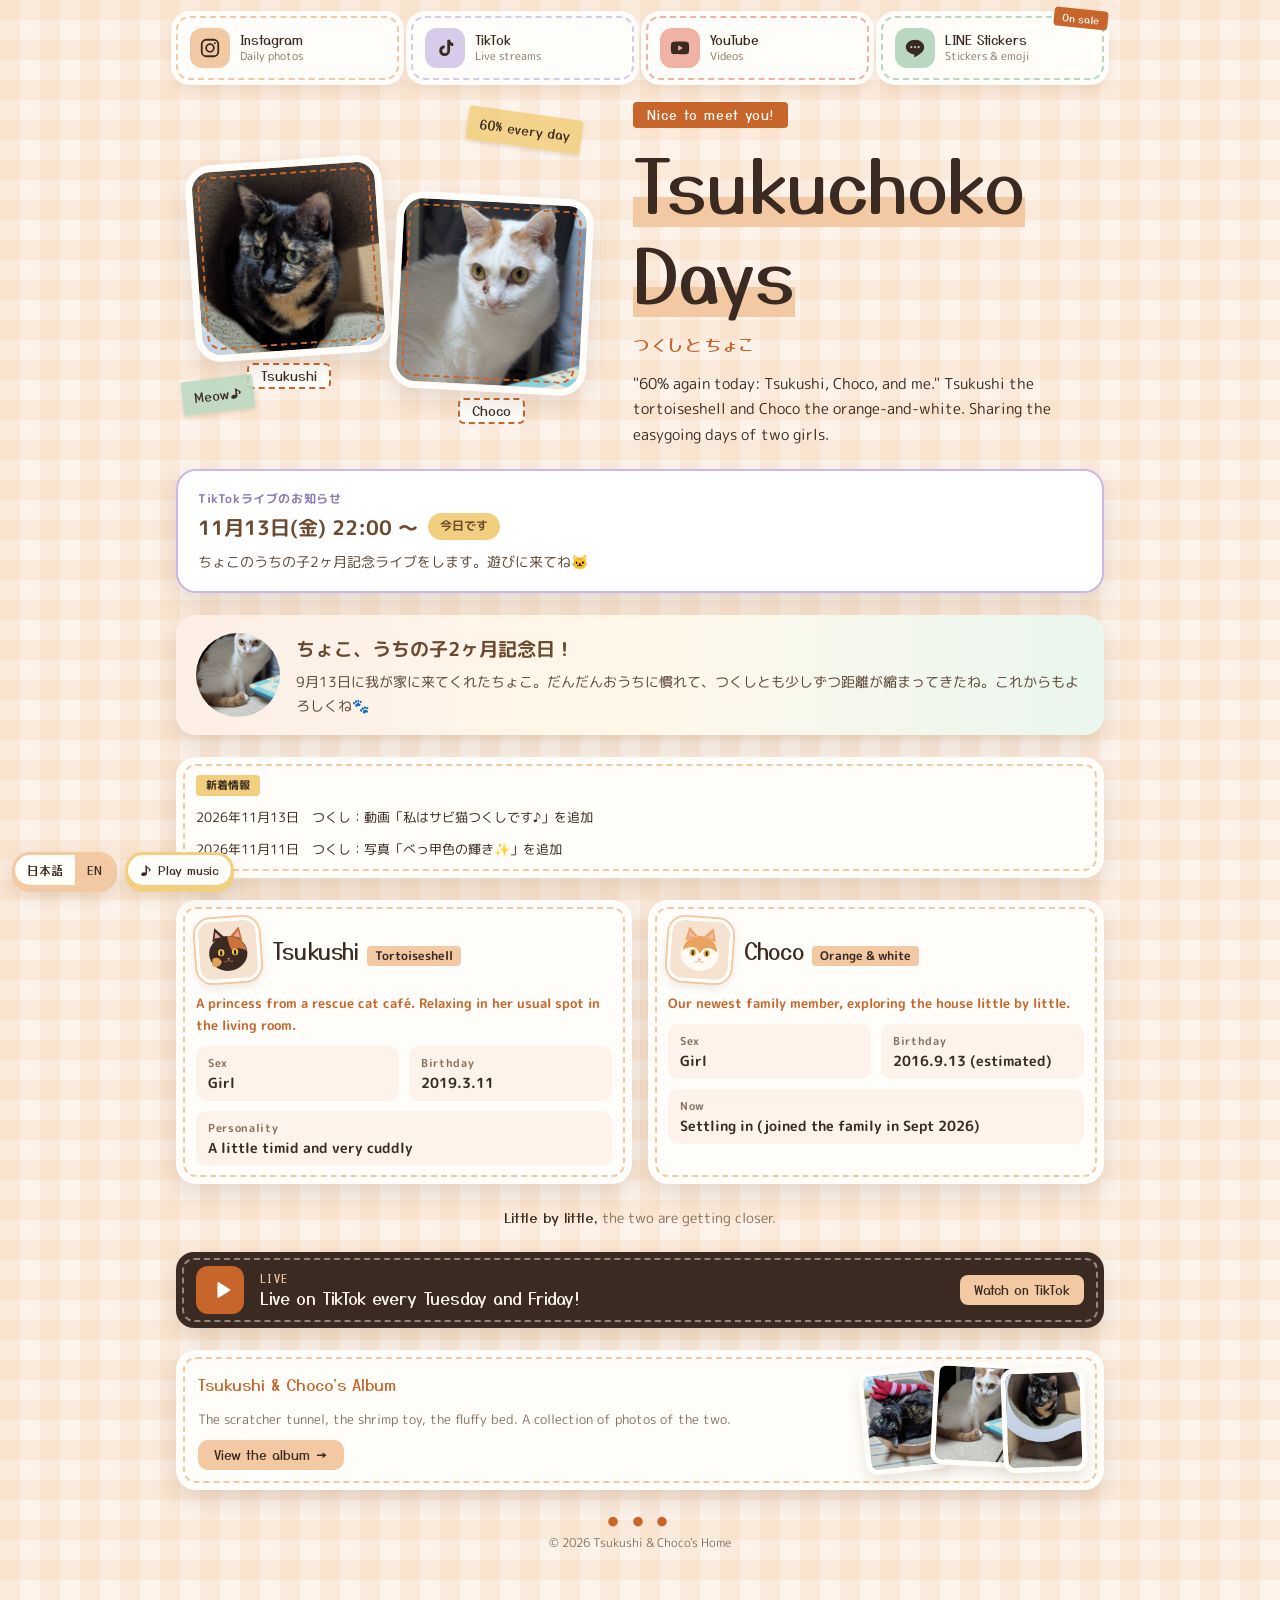
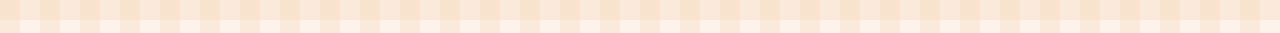
==== commit 35e0de8c: "Add live and anniversary cards, update news to two items Updated the HTML structure and added a live" ====
--- a/index.html
+++ b/index.html
@@ -9,7 +9,7 @@
 <link rel="preconnect" href="https://fonts.gstatic.com" crossorigin>
 <link rel="stylesheet" href="https://fonts.googleapis.com/css2?family=Yusei+Magic&family=M+PLUS+Rounded+1c:wght@500;700&display=swap">
 <link rel="stylesheet" href="style.css">
-<style>.news-card{outline:2px dashed var(--accent);outline-offset:-9px;background:var(--card);box-shadow:0 10px 24px var(--shadow);padding:18px 20px}.news-card .kind-chip{border-radius:4px}.news-card p{margin:0}</style>  
+<style>.news-card{outline:2px dashed var(--accent);outline-offset:-9px;background:var(--card);box-shadow:0 10px 24px var(--shadow);padding:18px 20px}.news-card .kind-chip{border-radius:4px}.news-card p{margin:0}.live-card{background:#fff;border:2px solid #c9b8e8;border-radius:20px;box-shadow:0 10px 24px var(--shadow);padding:18px 20px}.live-label{display:block;font-size:12px;font-weight:700;color:#8a7ab8;letter-spacing:.05em}.live-row{display:flex;align-items:center;gap:10px;flex-wrap:wrap}.live-time{font-size:20px;font-weight:700;color:#6b4a2f}.live-badge{background:#f2cf7e;color:#6b4a2f;font-size:12px;font-weight:700;border-radius:999px;padding:3px 12px;white-space:nowrap}.live-text{margin:6px 0 0;font-size:14px;line-height:1.7;color:#5b4636}.anni-card{display:flex;align-items:center;gap:16px;background:linear-gradient(90deg,#fdeee6,#fff8ea,#eaf6ee);border-radius:20px;box-shadow:0 10px 24px var(--shadow);padding:18px 20px}.anni-photo{width:84px;height:84px;border-radius:50%;object-fit:cover;flex:0 0 auto}.anni-body{min-width:0}.anni-title{font-size:19px;font-weight:700;color:#6b4a2f}.anni-text{margin:4px 0 0;font-size:14px;line-height:1.7;color:#5b4636}</style>  
 </head>
 <body>
 <main class="wrap" data-page-title="title.index">
@@ -58,12 +58,12 @@
     </div>
   </section>
 
-    <section class="pcard news-card" style="border-radius:20px" aria-label="新着情報">
+    <section class="live-card" aria-label="TikTokライブのお知らせ"><span class="live-label">TikTokライブのお知らせ</span><div class="live-row"><span class="live-time">11月13日(金) 22:00 〜</span><span class="live-badge">今日です</span></div><p class="live-text">ちょこのうちの子2ヶ月記念ライブをします。遊びに来てね🐱</p></section><section class="anni-card" aria-label="ちょこのうちの子2ヶ月記念日"><img class="anni-photo" src="images/choco-sit.jpg" alt="ちょこの写真"><div class="anni-body"><div class="anni-title">ちょこ、うちの子2ヶ月記念日！</div><p class="anni-text">9月13日に我が家に来てくれたちょこ。だんだんおうちに慣れて、つくしとも少しずつ距離が縮まってきたね。これからもよろしくね🐾</p></div></section><section class="pcard news-card" style="border-radius:20px" aria-label="新着情報">
           <span class="kind-chip">新着情報</span>
-      <p style="white-space:nowrap;overflow:hidden;text-overflow:ellipsis;font-size:13px">2026年11月13日　ちょこ：今日でうちの子2ヶ月記念日です</p>
-      <p style="white-space:nowrap;overflow:hidden;text-overflow:ellipsis;font-size:13px">2026年11月13日　今夜22時からTikTokで記念ライブをします</p>
+      <p style="white-space:nowrap;overflow:hidden;text-overflow:ellipsis;font-size:13px"><a href="album.html?no=9" style="color:inherit;text-decoration:none">2026年11月13日　つくし：動画「私はサビ猫つくしです♪」を追加</a></p>
+      
           <p style="white-space:nowrap;overflow:hidden;text-overflow:ellipsis;font-size:13px"><a href="album.html?no=8" style="color:inherit;text-decoration:none">2026年11月11日　つくし：写真「べっ甲色の輝き✨」を追加</a></p>
-          <p style="white-space:nowrap;overflow:hidden;text-overflow:ellipsis;font-size:13px"><a href="album.html?no=7" style="color:inherit;text-decoration:none">2026年11月10日　つくし：動画「にゃーにゃー🐱」を追加</a></p>
+          
           
     </section>
       
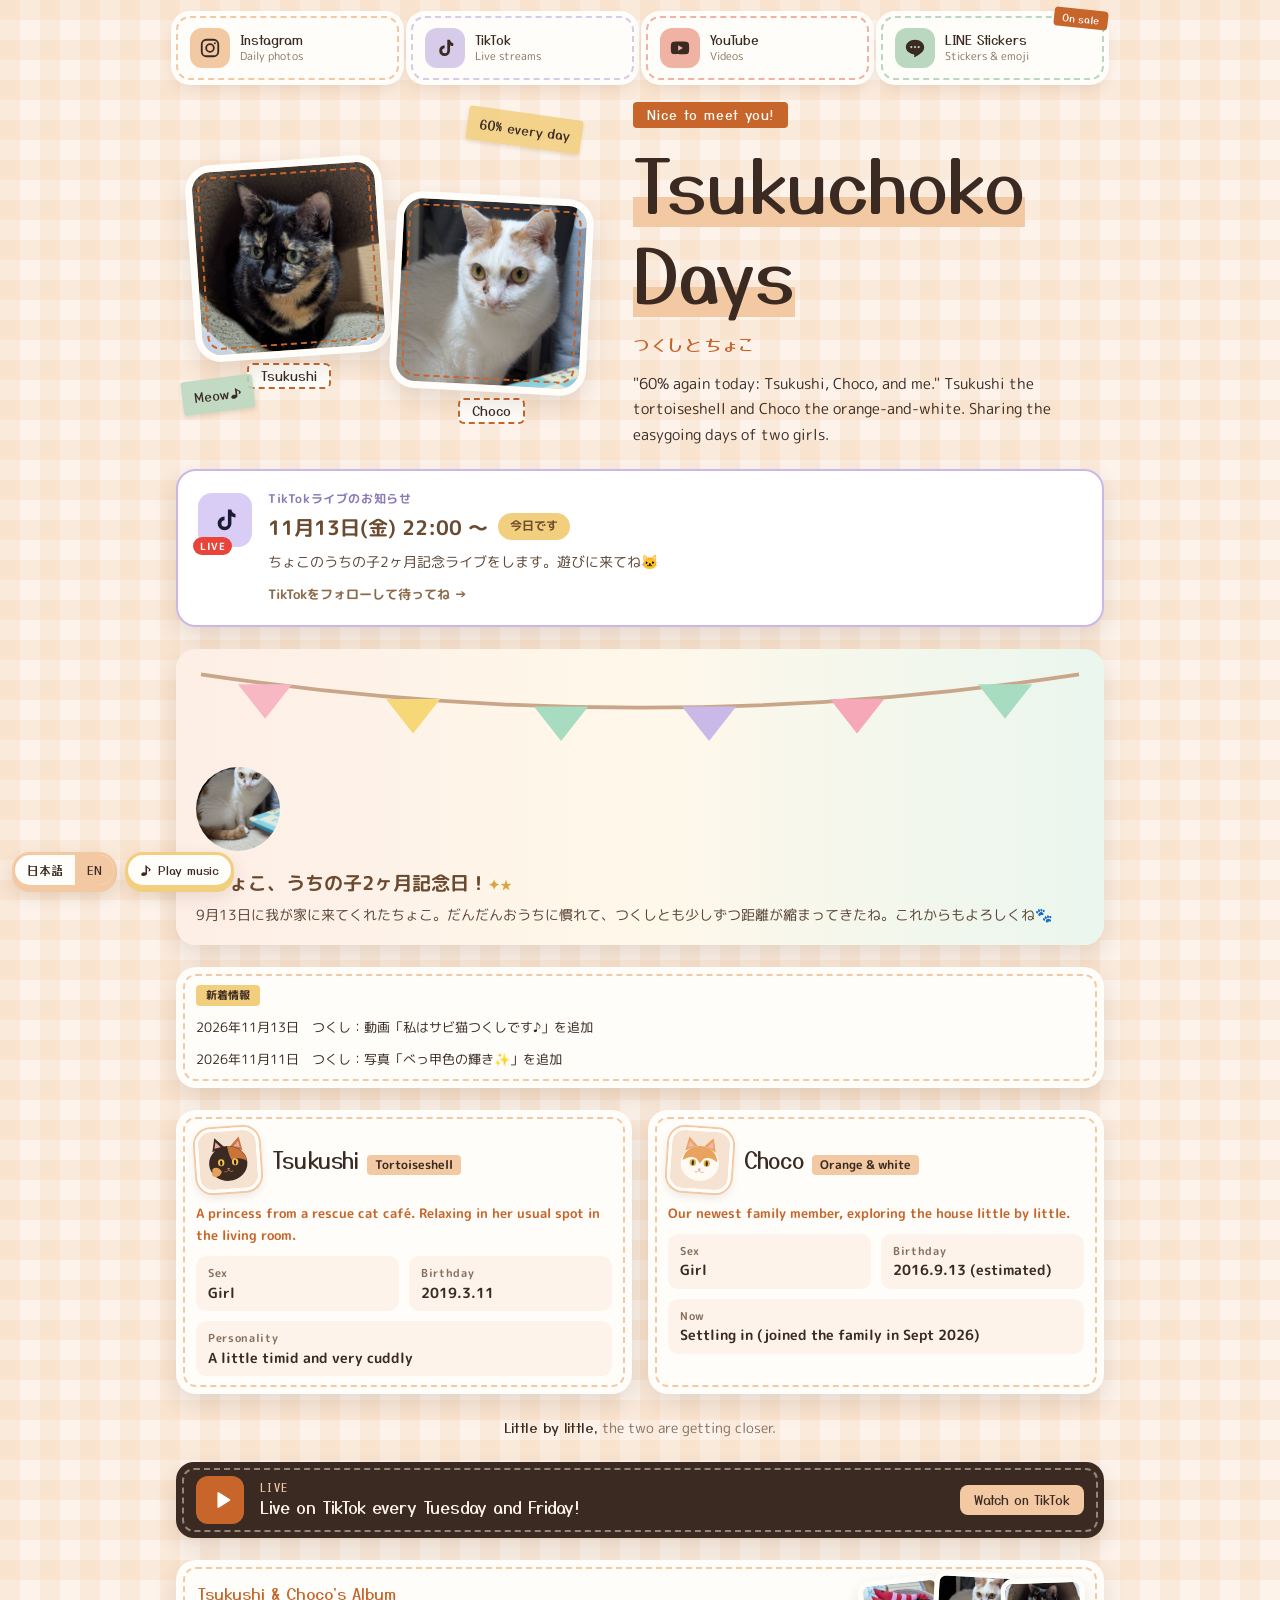
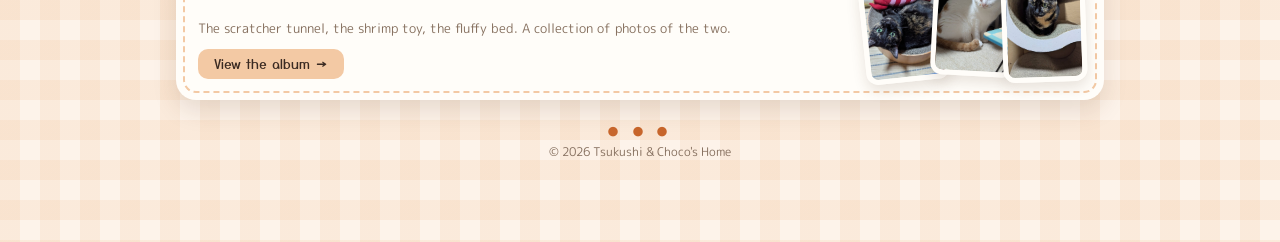
==== commit 6d96fd6a: "ライブカードにTikTokマークとリンク、記念日カードにガーランドと星を追加" ====
--- a/index.html
+++ b/index.html
@@ -9,7 +9,7 @@
 <link rel="preconnect" href="https://fonts.gstatic.com" crossorigin>
 <link rel="stylesheet" href="https://fonts.googleapis.com/css2?family=Yusei+Magic&family=M+PLUS+Rounded+1c:wght@500;700&display=swap">
 <link rel="stylesheet" href="style.css">
-<style>.news-card{outline:2px dashed var(--accent);outline-offset:-9px;background:var(--card);box-shadow:0 10px 24px var(--shadow);padding:18px 20px}.news-card .kind-chip{border-radius:4px}.news-card p{margin:0}.live-card{background:#fff;border:2px solid #c9b8e8;border-radius:20px;box-shadow:0 10px 24px var(--shadow);padding:18px 20px}.live-label{display:block;font-size:12px;font-weight:700;color:#8a7ab8;letter-spacing:.05em}.live-row{display:flex;align-items:center;gap:10px;flex-wrap:wrap}.live-time{font-size:20px;font-weight:700;color:#6b4a2f}.live-badge{background:#f2cf7e;color:#6b4a2f;font-size:12px;font-weight:700;border-radius:999px;padding:3px 12px;white-space:nowrap}.live-text{margin:6px 0 0;font-size:14px;line-height:1.7;color:#5b4636}.anni-card{display:flex;align-items:center;gap:16px;background:linear-gradient(90deg,#fdeee6,#fff8ea,#eaf6ee);border-radius:20px;box-shadow:0 10px 24px var(--shadow);padding:18px 20px}.anni-photo{width:84px;height:84px;border-radius:50%;object-fit:cover;flex:0 0 auto}.anni-body{min-width:0}.anni-title{font-size:19px;font-weight:700;color:#6b4a2f}.anni-text{margin:4px 0 0;font-size:14px;line-height:1.7;color:#5b4636}</style>  
+<style>.news-card{outline:2px dashed var(--accent);outline-offset:-9px;background:var(--card);box-shadow:0 10px 24px var(--shadow);padding:18px 20px}.news-card .kind-chip{border-radius:4px}.news-card p{margin:0}.live-card{display:flex;gap:16px;align-items:flex-start;background:#fff;border:2px solid #c9b8e8;border-radius:20px;box-shadow:0 10px 24px var(--shadow);padding:18px 20px}.live-main{flex:1;min-width:0}.live-mark{position:relative;flex:0 0 auto;width:54px;height:54px;background:#d9ccf5;border-radius:14px;display:flex;align-items:center;justify-content:center;margin-top:4px}.live-mark svg{width:28px;height:28px;fill:#1b1b33}.live-live{position:absolute;left:-5px;bottom:-8px;background:#e8443a;color:#fff;font-size:10px;font-weight:700;letter-spacing:.06em;border-radius:999px;padding:2px 7px;line-height:1.4;white-space:nowrap}.live-link{display:inline-block;margin-top:10px;font-size:13px;font-weight:700;color:#8a6a4a;text-decoration:none}.live-link:hover{text-decoration:underline}.live-label{display:block;font-size:12px;font-weight:700;color:#8a7ab8;letter-spacing:.05em}.live-row{display:flex;align-items:center;gap:10px;flex-wrap:wrap}.live-time{font-size:20px;font-weight:700;color:#6b4a2f}.live-badge{background:#f2cf7e;color:#6b4a2f;font-size:12px;font-weight:700;border-radius:999px;padding:3px 12px;white-space:nowrap}.live-text{margin:6px 0 0;font-size:14px;line-height:1.7;color:#5b4636}.anni-card{display:flex;flex-wrap:wrap;align-items:center;gap:16px;background:linear-gradient(90deg,#fdeee6,#fff8ea,#eaf6ee);border-radius:20px;box-shadow:0 10px 24px var(--shadow);padding:18px 20px}.anni-photo{width:84px;height:84px;border-radius:50%;object-fit:cover;flex:0 0 auto}.anni-body{min-width:0}.anni-title{font-size:19px;font-weight:700;color:#6b4a2f}.anni-garland{display:block;width:100%;height:auto}.anni-spark{color:#d9a441;font-size:14px}.anni-spark-sm{font-size:12px}.anni-text{margin:4px 0 0;font-size:14px;line-height:1.7;color:#5b4636}</style>  
 </head>
 <body>
 <main class="wrap" data-page-title="title.index">
@@ -58,7 +58,7 @@
     </div>
   </section>
 
-    <section class="live-card" aria-label="TikTokライブのお知らせ"><span class="live-label">TikTokライブのお知らせ</span><div class="live-row"><span class="live-time">11月13日(金) 22:00 〜</span><span class="live-badge">今日です</span></div><p class="live-text">ちょこのうちの子2ヶ月記念ライブをします。遊びに来てね🐱</p></section><section class="anni-card" aria-label="ちょこのうちの子2ヶ月記念日"><img class="anni-photo" src="images/choco-sit.jpg" alt="ちょこの写真"><div class="anni-body"><div class="anni-title">ちょこ、うちの子2ヶ月記念日！</div><p class="anni-text">9月13日に我が家に来てくれたちょこ。だんだんおうちに慣れて、つくしとも少しずつ距離が縮まってきたね。これからもよろしくね🐾</p></div></section><section class="pcard news-card" style="border-radius:20px" aria-label="新着情報">
+    <section class="live-card" aria-label="TikTokライブのお知らせ"><div class="live-mark" aria-hidden="true"><svg viewBox="0 0 24 24"><path d="M14.5 3h3c.2 2 1.6 3.6 3.5 3.8v3c-1.3 0-2.5-.4-3.5-1v6.1A5.9 5.9 0 1 1 11.6 9v3.2a2.8 2.8 0 1 0 2.9 2.8V3z"/></svg><span class="live-live">LIVE</span></div><div class="live-main"><span class="live-label">TikTokライブのお知らせ</span><div class="live-row"><span class="live-time">11月13日(金) 22:00 〜</span><span class="live-badge">今日です</span></div><p class="live-text">ちょこのうちの子2ヶ月記念ライブをします。遊びに来てね🐱</p><a class="live-link" href="https://www.tiktok.com/@rickmomomiketsuku" target="_blank" rel="noopener">TikTokをフォローして待ってね →</a></div></section><section class="anni-card" aria-label="ちょこのうちの子2ヶ月記念日"><svg class="anni-garland" viewBox="0 0 360 34" aria-hidden="true"><path d="M2 3 Q180 30 358 3" fill="none" stroke="#c9a68a" stroke-width="1.5"/><polygon points="17,7 39,7 28,21" fill="#f7b8c4"/><polygon points="77,13 99,13 88,27" fill="#f6d878"/><polygon points="137,16 159,16 148,30" fill="#a8dcc0"/><polygon points="197,16 219,16 208,30" fill="#c9b8e8"/><polygon points="257,13 279,13 268,27" fill="#f7a8b8"/><polygon points="317,7 339,7 328,21" fill="#a8dcc0"/></svg><img class="anni-photo" src="images/choco-sit.jpg" alt="ちょこの写真"><div class="anni-body"><div class="anni-title"><span class="anni-spark">★</span>ちょこ、うちの子2ヶ月記念日！<span class="anni-spark">✦</span><span class="anni-spark anni-spark-sm">★</span></div><p class="anni-text">9月13日に我が家に来てくれたちょこ。だんだんおうちに慣れて、つくしとも少しずつ距離が縮まってきたね。これからもよろしくね🐾</p></div></section><section class="pcard news-card" style="border-radius:20px" aria-label="新着情報">
           <span class="kind-chip">新着情報</span>
       <p style="white-space:nowrap;overflow:hidden;text-overflow:ellipsis;font-size:13px"><a href="album.html?no=9" style="color:inherit;text-decoration:none">2026年11月13日　つくし：動画「私はサビ猫つくしです♪」を追加</a></p>
       
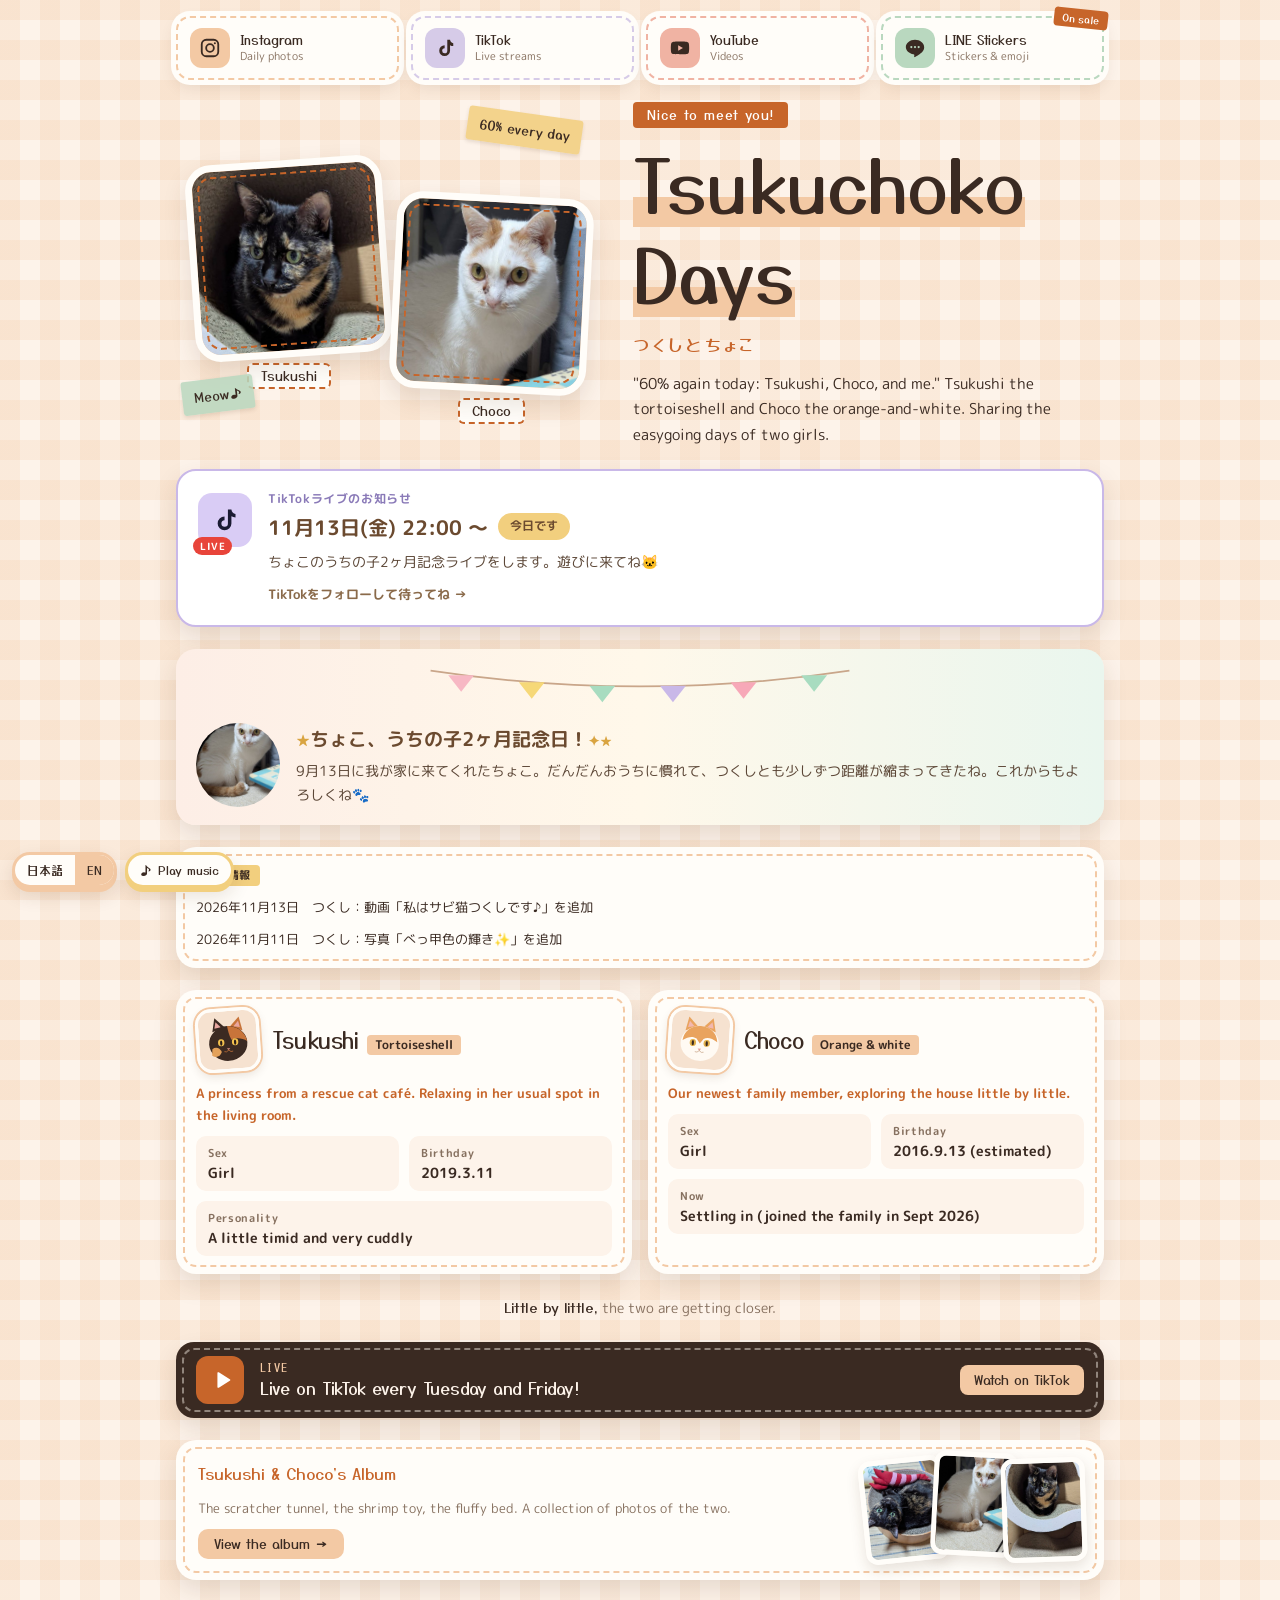
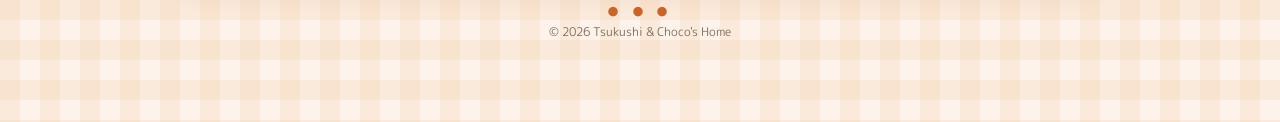
==== commit 65307de1: "記念日カードのレイアウト修正：本文を写真の横に戻し、ガーランドを小さくする" ====
--- a/index.html
+++ b/index.html
@@ -9,7 +9,7 @@
 <link rel="preconnect" href="https://fonts.gstatic.com" crossorigin>
 <link rel="stylesheet" href="https://fonts.googleapis.com/css2?family=Yusei+Magic&family=M+PLUS+Rounded+1c:wght@500;700&display=swap">
 <link rel="stylesheet" href="style.css">
-<style>.news-card{outline:2px dashed var(--accent);outline-offset:-9px;background:var(--card);box-shadow:0 10px 24px var(--shadow);padding:18px 20px}.news-card .kind-chip{border-radius:4px}.news-card p{margin:0}.live-card{display:flex;gap:16px;align-items:flex-start;background:#fff;border:2px solid #c9b8e8;border-radius:20px;box-shadow:0 10px 24px var(--shadow);padding:18px 20px}.live-main{flex:1;min-width:0}.live-mark{position:relative;flex:0 0 auto;width:54px;height:54px;background:#d9ccf5;border-radius:14px;display:flex;align-items:center;justify-content:center;margin-top:4px}.live-mark svg{width:28px;height:28px;fill:#1b1b33}.live-live{position:absolute;left:-5px;bottom:-8px;background:#e8443a;color:#fff;font-size:10px;font-weight:700;letter-spacing:.06em;border-radius:999px;padding:2px 7px;line-height:1.4;white-space:nowrap}.live-link{display:inline-block;margin-top:10px;font-size:13px;font-weight:700;color:#8a6a4a;text-decoration:none}.live-link:hover{text-decoration:underline}.live-label{display:block;font-size:12px;font-weight:700;color:#8a7ab8;letter-spacing:.05em}.live-row{display:flex;align-items:center;gap:10px;flex-wrap:wrap}.live-time{font-size:20px;font-weight:700;color:#6b4a2f}.live-badge{background:#f2cf7e;color:#6b4a2f;font-size:12px;font-weight:700;border-radius:999px;padding:3px 12px;white-space:nowrap}.live-text{margin:6px 0 0;font-size:14px;line-height:1.7;color:#5b4636}.anni-card{display:flex;flex-wrap:wrap;align-items:center;gap:16px;background:linear-gradient(90deg,#fdeee6,#fff8ea,#eaf6ee);border-radius:20px;box-shadow:0 10px 24px var(--shadow);padding:18px 20px}.anni-photo{width:84px;height:84px;border-radius:50%;object-fit:cover;flex:0 0 auto}.anni-body{min-width:0}.anni-title{font-size:19px;font-weight:700;color:#6b4a2f}.anni-garland{display:block;width:100%;height:auto}.anni-spark{color:#d9a441;font-size:14px}.anni-spark-sm{font-size:12px}.anni-text{margin:4px 0 0;font-size:14px;line-height:1.7;color:#5b4636}</style>  
+<style>.news-card{outline:2px dashed var(--accent);outline-offset:-9px;background:var(--card);box-shadow:0 10px 24px var(--shadow);padding:18px 20px}.news-card .kind-chip{border-radius:4px}.news-card p{margin:0}.live-card{display:flex;gap:16px;align-items:flex-start;background:#fff;border:2px solid #c9b8e8;border-radius:20px;box-shadow:0 10px 24px var(--shadow);padding:18px 20px}.live-main{flex:1;min-width:0}.live-mark{position:relative;flex:0 0 auto;width:54px;height:54px;background:#d9ccf5;border-radius:14px;display:flex;align-items:center;justify-content:center;margin-top:4px}.live-mark svg{width:28px;height:28px;fill:#1b1b33}.live-live{position:absolute;left:-5px;bottom:-8px;background:#e8443a;color:#fff;font-size:10px;font-weight:700;letter-spacing:.06em;border-radius:999px;padding:2px 7px;line-height:1.4;white-space:nowrap}.live-link{display:inline-block;margin-top:10px;font-size:13px;font-weight:700;color:#8a6a4a;text-decoration:none}.live-link:hover{text-decoration:underline}.live-label{display:block;font-size:12px;font-weight:700;color:#8a7ab8;letter-spacing:.05em}.live-row{display:flex;align-items:center;gap:10px;flex-wrap:wrap}.live-time{font-size:20px;font-weight:700;color:#6b4a2f}.live-badge{background:#f2cf7e;color:#6b4a2f;font-size:12px;font-weight:700;border-radius:999px;padding:3px 12px;white-space:nowrap}.live-text{margin:6px 0 0;font-size:14px;line-height:1.7;color:#5b4636}.anni-card{display:flex;flex-wrap:wrap;align-items:center;gap:16px;background:linear-gradient(90deg,#fdeee6,#fff8ea,#eaf6ee);border-radius:20px;box-shadow:0 10px 24px var(--shadow);padding:18px 20px}.anni-photo{width:84px;height:84px;border-radius:50%;object-fit:cover;flex:0 0 auto}.anni-body{flex:1;min-width:0}.anni-title{font-size:19px;font-weight:700;color:#6b4a2f}.anni-garland{display:block;flex:0 0 100%;width:100%;height:40px}.anni-spark{color:#d9a441;font-size:14px}.anni-spark-sm{font-size:12px}.anni-text{margin:4px 0 0;font-size:14px;line-height:1.7;color:#5b4636}</style>  
 </head>
 <body>
 <main class="wrap" data-page-title="title.index">
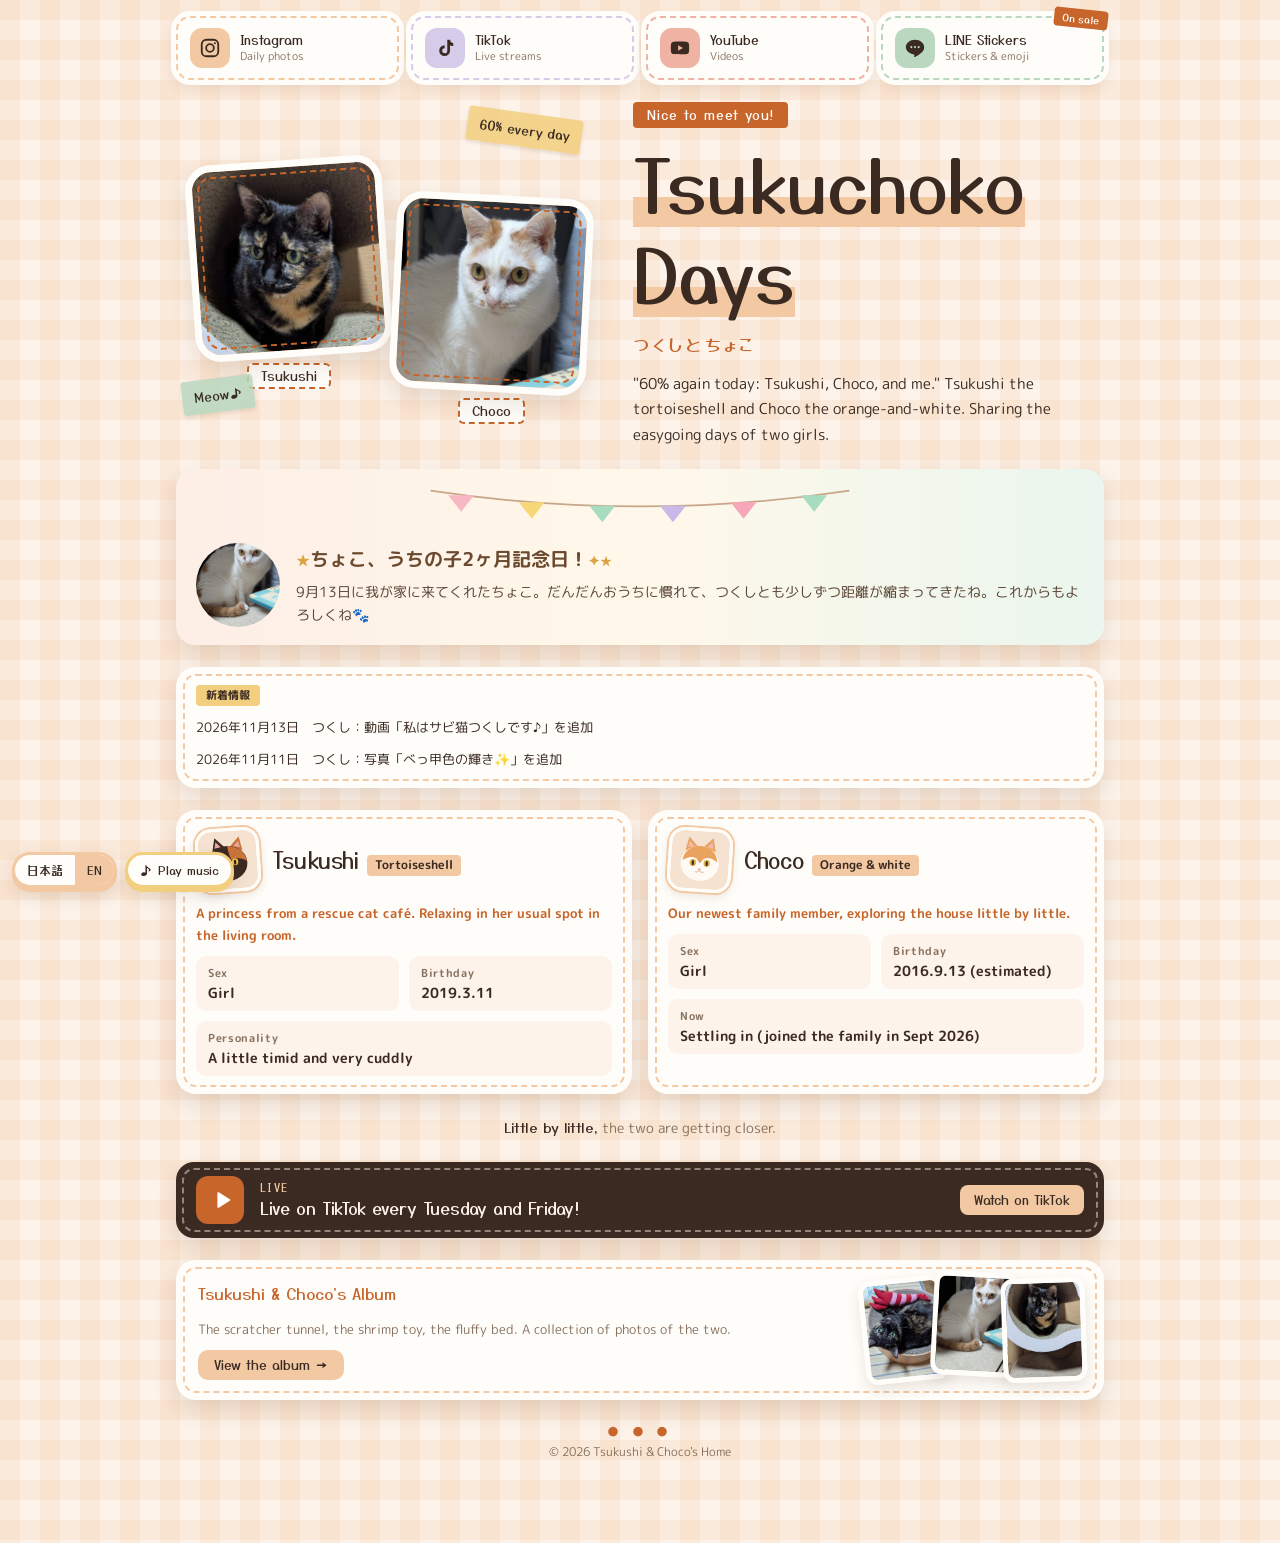
==== commit 850505c1: "TikTokライブ告知カードを削除" ====
--- a/index.html
+++ b/index.html
@@ -58,7 +58,7 @@
     </div>
   </section>
 
-    <section class="live-card" aria-label="TikTokライブのお知らせ"><div class="live-mark" aria-hidden="true"><svg viewBox="0 0 24 24"><path d="M14.5 3h3c.2 2 1.6 3.6 3.5 3.8v3c-1.3 0-2.5-.4-3.5-1v6.1A5.9 5.9 0 1 1 11.6 9v3.2a2.8 2.8 0 1 0 2.9 2.8V3z"/></svg><span class="live-live">LIVE</span></div><div class="live-main"><span class="live-label">TikTokライブのお知らせ</span><div class="live-row"><span class="live-time">11月13日(金) 22:00 〜</span><span class="live-badge">今日です</span></div><p class="live-text">ちょこのうちの子2ヶ月記念ライブをします。遊びに来てね🐱</p><a class="live-link" href="https://www.tiktok.com/@rickmomomiketsuku" target="_blank" rel="noopener">TikTokをフォローして待ってね →</a></div></section><section class="anni-card" aria-label="ちょこのうちの子2ヶ月記念日"><svg class="anni-garland" viewBox="0 0 360 34" aria-hidden="true"><path d="M2 3 Q180 30 358 3" fill="none" stroke="#c9a68a" stroke-width="1.5"/><polygon points="17,7 39,7 28,21" fill="#f7b8c4"/><polygon points="77,13 99,13 88,27" fill="#f6d878"/><polygon points="137,16 159,16 148,30" fill="#a8dcc0"/><polygon points="197,16 219,16 208,30" fill="#c9b8e8"/><polygon points="257,13 279,13 268,27" fill="#f7a8b8"/><polygon points="317,7 339,7 328,21" fill="#a8dcc0"/></svg><img class="anni-photo" src="images/choco-sit.jpg" alt="ちょこの写真"><div class="anni-body"><div class="anni-title"><span class="anni-spark">★</span>ちょこ、うちの子2ヶ月記念日！<span class="anni-spark">✦</span><span class="anni-spark anni-spark-sm">★</span></div><p class="anni-text">9月13日に我が家に来てくれたちょこ。だんだんおうちに慣れて、つくしとも少しずつ距離が縮まってきたね。これからもよろしくね🐾</p></div></section><section class="pcard news-card" style="border-radius:20px" aria-label="新着情報">
+    <section class="anni-card" aria-label="ちょこのうちの子2ヶ月記念日"><svg class="anni-garland" viewBox="0 0 360 34" aria-hidden="true"><path d="M2 3 Q180 30 358 3" fill="none" stroke="#c9a68a" stroke-width="1.5"/><polygon points="17,7 39,7 28,21" fill="#f7b8c4"/><polygon points="77,13 99,13 88,27" fill="#f6d878"/><polygon points="137,16 159,16 148,30" fill="#a8dcc0"/><polygon points="197,16 219,16 208,30" fill="#c9b8e8"/><polygon points="257,13 279,13 268,27" fill="#f7a8b8"/><polygon points="317,7 339,7 328,21" fill="#a8dcc0"/></svg><img class="anni-photo" src="images/choco-sit.jpg" alt="ちょこの写真"><div class="anni-body"><div class="anni-title"><span class="anni-spark">★</span>ちょこ、うちの子2ヶ月記念日！<span class="anni-spark">✦</span><span class="anni-spark anni-spark-sm">★</span></div><p class="anni-text">9月13日に我が家に来てくれたちょこ。だんだんおうちに慣れて、つくしとも少しずつ距離が縮まってきたね。これからもよろしくね🐾</p></div></section><section class="pcard news-card" style="border-radius:20px" aria-label="新着情報">
           <span class="kind-chip">新着情報</span>
       <p style="white-space:nowrap;overflow:hidden;text-overflow:ellipsis;font-size:13px"><a href="album.html?no=9" style="color:inherit;text-decoration:none">2026年11月13日　つくし：動画「私はサビ猫つくしです♪」を追加</a></p>
       
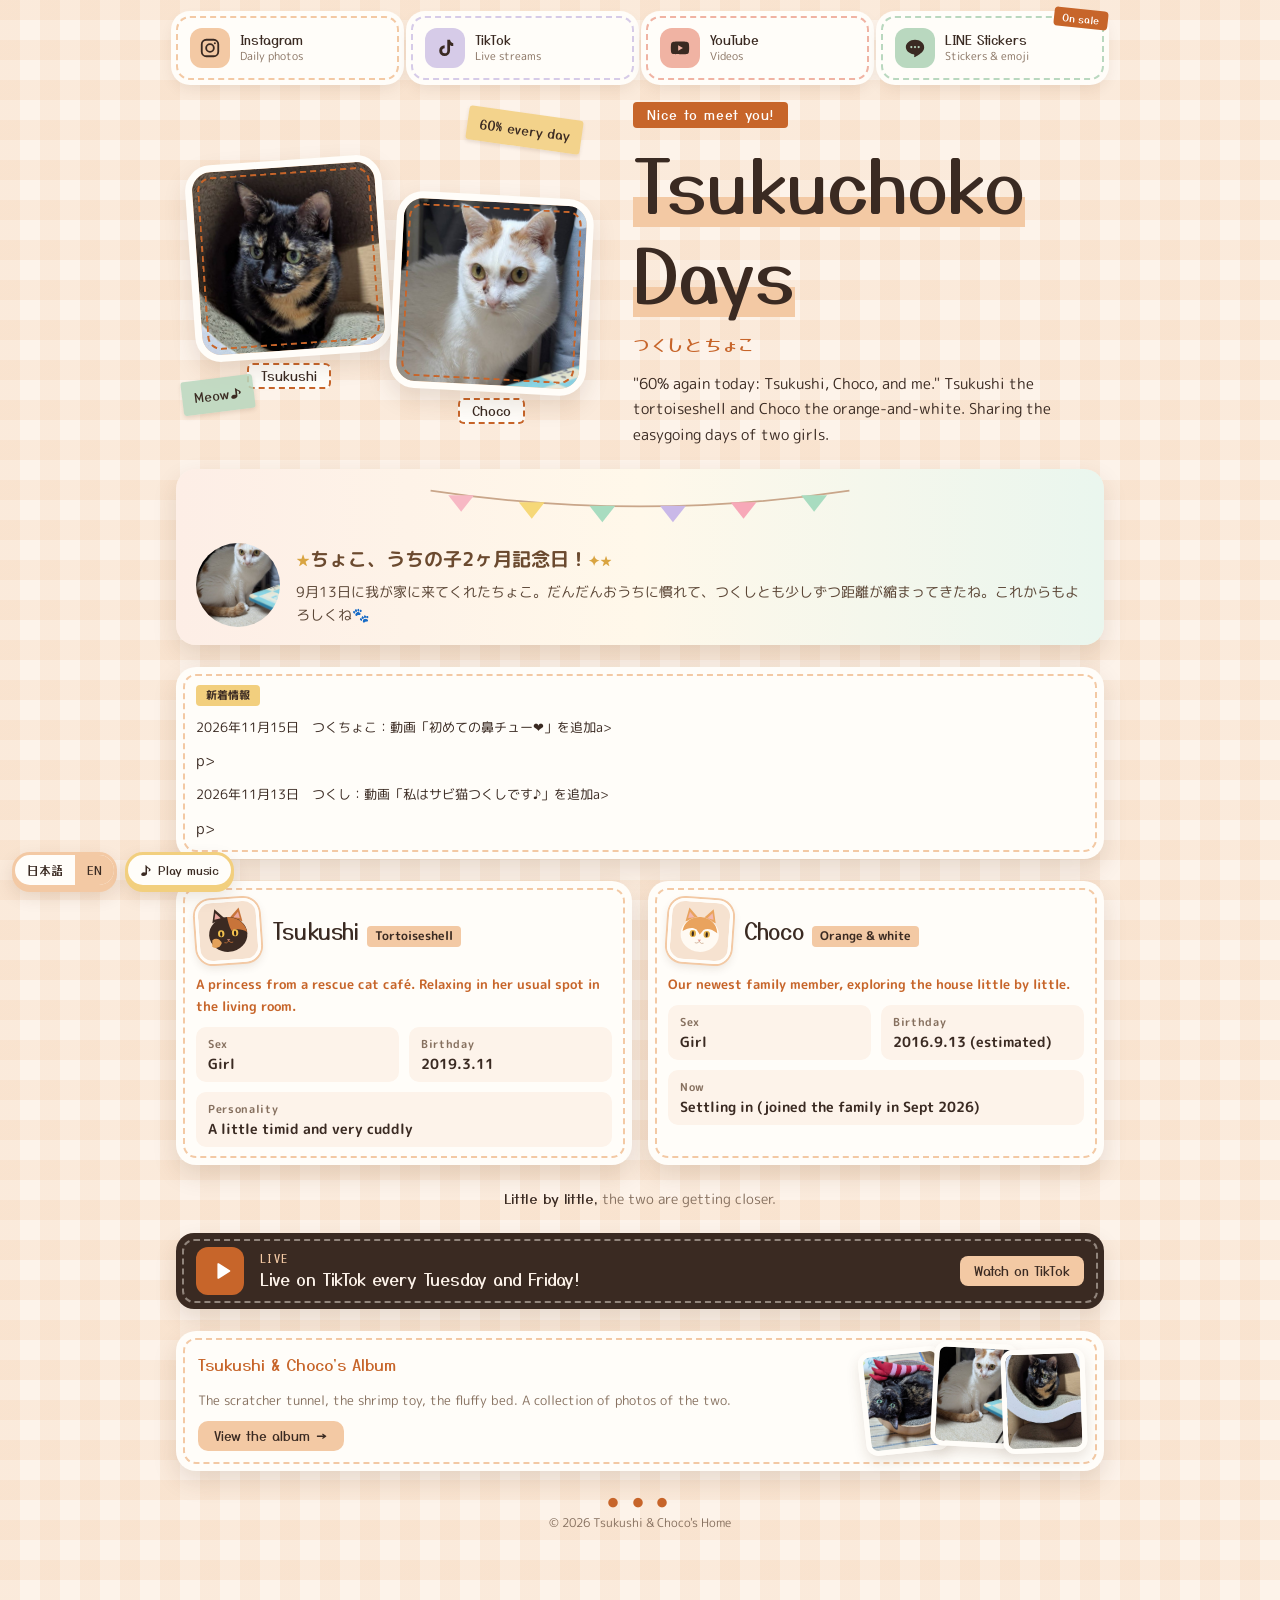
==== commit fb2f7c3f: "Update news on index page" ====
--- a/index.html
+++ b/index.html
@@ -60,9 +60,9 @@
 
     <section class="anni-card" aria-label="ちょこのうちの子2ヶ月記念日"><svg class="anni-garland" viewBox="0 0 360 34" aria-hidden="true"><path d="M2 3 Q180 30 358 3" fill="none" stroke="#c9a68a" stroke-width="1.5"/><polygon points="17,7 39,7 28,21" fill="#f7b8c4"/><polygon points="77,13 99,13 88,27" fill="#f6d878"/><polygon points="137,16 159,16 148,30" fill="#a8dcc0"/><polygon points="197,16 219,16 208,30" fill="#c9b8e8"/><polygon points="257,13 279,13 268,27" fill="#f7a8b8"/><polygon points="317,7 339,7 328,21" fill="#a8dcc0"/></svg><img class="anni-photo" src="images/choco-sit.jpg" alt="ちょこの写真"><div class="anni-body"><div class="anni-title"><span class="anni-spark">★</span>ちょこ、うちの子2ヶ月記念日！<span class="anni-spark">✦</span><span class="anni-spark anni-spark-sm">★</span></div><p class="anni-text">9月13日に我が家に来てくれたちょこ。だんだんおうちに慣れて、つくしとも少しずつ距離が縮まってきたね。これからもよろしくね🐾</p></div></section><section class="pcard news-card" style="border-radius:20px" aria-label="新着情報">
           <span class="kind-chip">新着情報</span>
-      <p style="white-space:nowrap;overflow:hidden;text-overflow:ellipsis;font-size:13px"><a href="album.html?no=9" style="color:inherit;text-decoration:none">2026年11月13日　つくし：動画「私はサビ猫つくしです♪」を追加</a></p>
+            <p style="white-space:nowrap;overflow:hidden;text-overflow:ellipsis;font-size:13px"><a href="album.html?no=10" style="color:inherit;text-decoration:none">2026年11月15日　つくちょこ：動画「初めての鼻チュー❤」を追加</a>a></p>p>
       
-          <p style="white-space:nowrap;overflow:hidden;text-overflow:ellipsis;font-size:13px"><a href="album.html?no=8" style="color:inherit;text-decoration:none">2026年11月11日　つくし：写真「べっ甲色の輝き✨」を追加</a></p>
+                <p style="white-space:nowrap;overflow:hidden;text-overflow:ellipsis;font-size:13px"><a href="album.html?no=9" style="color:inherit;text-decoration:none">2026年11月13日　つくし：動画「私はサビ猫つくしです♪」を追加</a>a></p>p>
           
           
     </section>
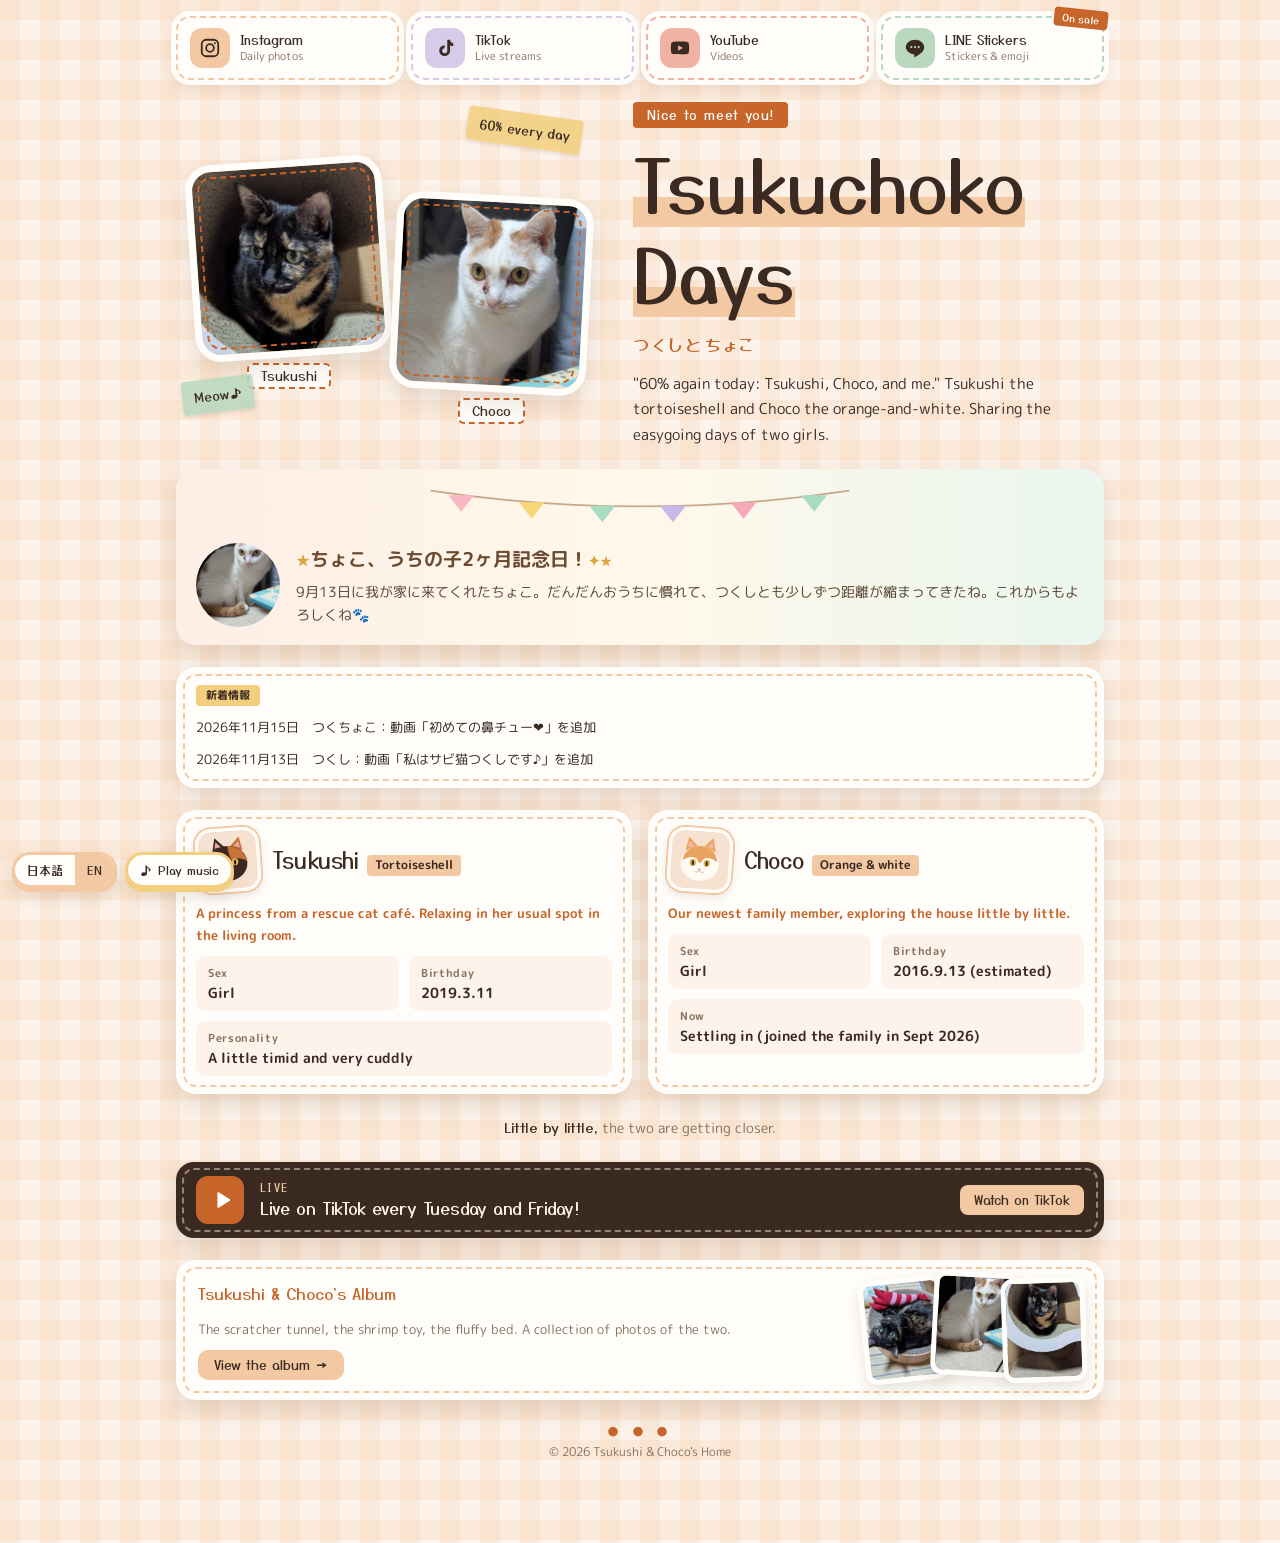
==== commit b52de42a: "Fix news links closing tags" ====
--- a/index.html
+++ b/index.html
@@ -60,9 +60,9 @@
 
     <section class="anni-card" aria-label="ちょこのうちの子2ヶ月記念日"><svg class="anni-garland" viewBox="0 0 360 34" aria-hidden="true"><path d="M2 3 Q180 30 358 3" fill="none" stroke="#c9a68a" stroke-width="1.5"/><polygon points="17,7 39,7 28,21" fill="#f7b8c4"/><polygon points="77,13 99,13 88,27" fill="#f6d878"/><polygon points="137,16 159,16 148,30" fill="#a8dcc0"/><polygon points="197,16 219,16 208,30" fill="#c9b8e8"/><polygon points="257,13 279,13 268,27" fill="#f7a8b8"/><polygon points="317,7 339,7 328,21" fill="#a8dcc0"/></svg><img class="anni-photo" src="images/choco-sit.jpg" alt="ちょこの写真"><div class="anni-body"><div class="anni-title"><span class="anni-spark">★</span>ちょこ、うちの子2ヶ月記念日！<span class="anni-spark">✦</span><span class="anni-spark anni-spark-sm">★</span></div><p class="anni-text">9月13日に我が家に来てくれたちょこ。だんだんおうちに慣れて、つくしとも少しずつ距離が縮まってきたね。これからもよろしくね🐾</p></div></section><section class="pcard news-card" style="border-radius:20px" aria-label="新着情報">
           <span class="kind-chip">新着情報</span>
-            <p style="white-space:nowrap;overflow:hidden;text-overflow:ellipsis;font-size:13px"><a href="album.html?no=10" style="color:inherit;text-decoration:none">2026年11月15日　つくちょこ：動画「初めての鼻チュー❤」を追加</a>a></p>p>
+            <p style="white-space:nowrap;overflow:hidden;text-overflow:ellipsis;font-size:13px"><a href="album.html?no=10" style="color:inherit;text-decoration:none">2026年11月15日　つくちょこ：動画「初めての鼻チュー❤」を追加</a></p>
       
-                <p style="white-space:nowrap;overflow:hidden;text-overflow:ellipsis;font-size:13px"><a href="album.html?no=9" style="color:inherit;text-decoration:none">2026年11月13日　つくし：動画「私はサビ猫つくしです♪」を追加</a>a></p>p>
+                <p style="white-space:nowrap;overflow:hidden;text-overflow:ellipsis;font-size:13px"><a href="album.html?no=9" style="color:inherit;text-decoration:none">2026年11月13日　つくし：動画「私はサビ猫つくしです♪」を追加</a></p>
           
           
     </section>
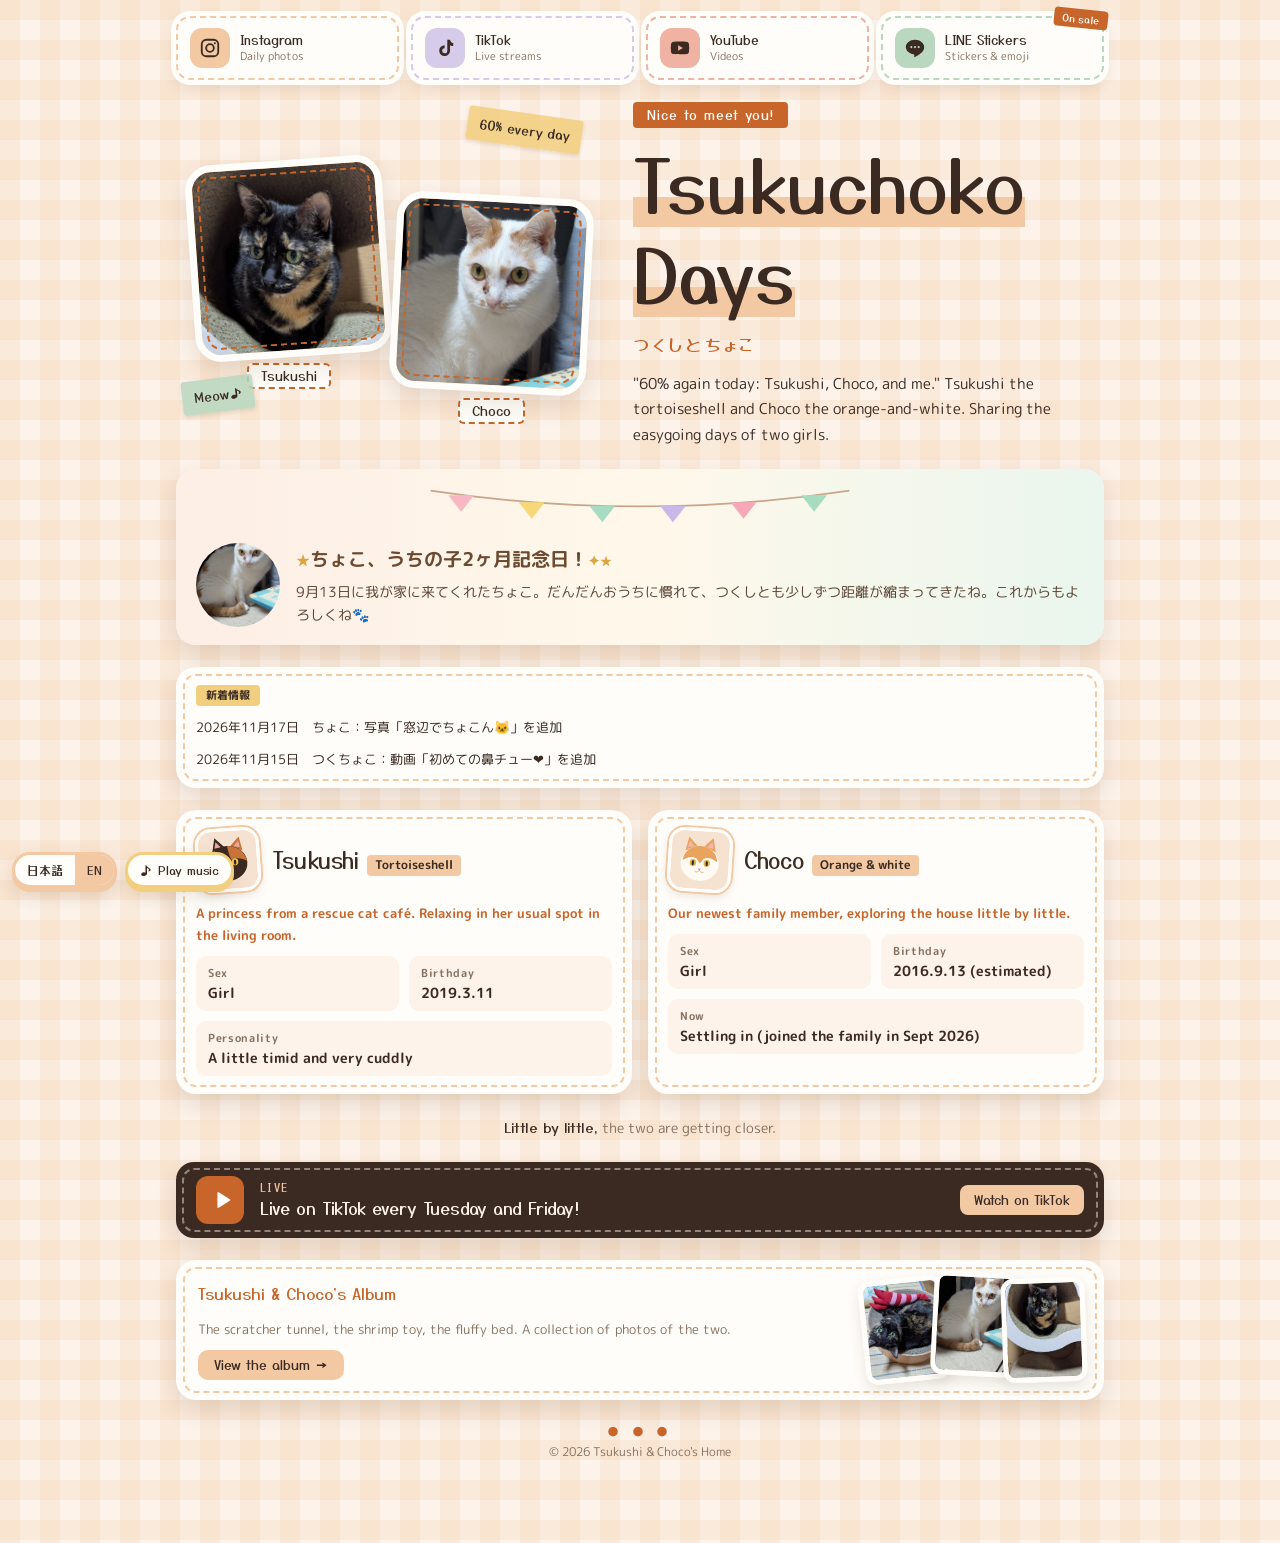
==== commit d642ffd0: "index.html: 新着情報に写真「窓辺でちょこん」を追加" ====
--- a/index.html
+++ b/index.html
@@ -60,9 +60,9 @@
 
     <section class="anni-card" aria-label="ちょこのうちの子2ヶ月記念日"><svg class="anni-garland" viewBox="0 0 360 34" aria-hidden="true"><path d="M2 3 Q180 30 358 3" fill="none" stroke="#c9a68a" stroke-width="1.5"/><polygon points="17,7 39,7 28,21" fill="#f7b8c4"/><polygon points="77,13 99,13 88,27" fill="#f6d878"/><polygon points="137,16 159,16 148,30" fill="#a8dcc0"/><polygon points="197,16 219,16 208,30" fill="#c9b8e8"/><polygon points="257,13 279,13 268,27" fill="#f7a8b8"/><polygon points="317,7 339,7 328,21" fill="#a8dcc0"/></svg><img class="anni-photo" src="images/choco-sit.jpg" alt="ちょこの写真"><div class="anni-body"><div class="anni-title"><span class="anni-spark">★</span>ちょこ、うちの子2ヶ月記念日！<span class="anni-spark">✦</span><span class="anni-spark anni-spark-sm">★</span></div><p class="anni-text">9月13日に我が家に来てくれたちょこ。だんだんおうちに慣れて、つくしとも少しずつ距離が縮まってきたね。これからもよろしくね🐾</p></div></section><section class="pcard news-card" style="border-radius:20px" aria-label="新着情報">
           <span class="kind-chip">新着情報</span>
-            <p style="white-space:nowrap;overflow:hidden;text-overflow:ellipsis;font-size:13px"><a href="album.html?no=10" style="color:inherit;text-decoration:none">2026年11月15日　つくちょこ：動画「初めての鼻チュー❤」を追加</a></p>
+        <p style="white-space:nowrap;overflow:hidden;text-overflow:ellipsis;font-size:13px"><a href="album.html?no=11" style="color:inherit;text-decoration:none">2026年11月17日　ちょこ：写真「窓辺でちょこん🐱」を追加</a></p>
+      <p style="white-space:nowrap;overflow:hidden;text-overflow:ellipsis;font-size:13px"><a href="album.html?no=10" style="color:inherit;text-decoration:none">2026年11月15日　つくちょこ：動画「初めての鼻チュー❤」を追加</a></p>
       
-                <p style="white-space:nowrap;overflow:hidden;text-overflow:ellipsis;font-size:13px"><a href="album.html?no=9" style="color:inherit;text-decoration:none">2026年11月13日　つくし：動画「私はサビ猫つくしです♪」を追加</a></p>
           
           
     </section>
